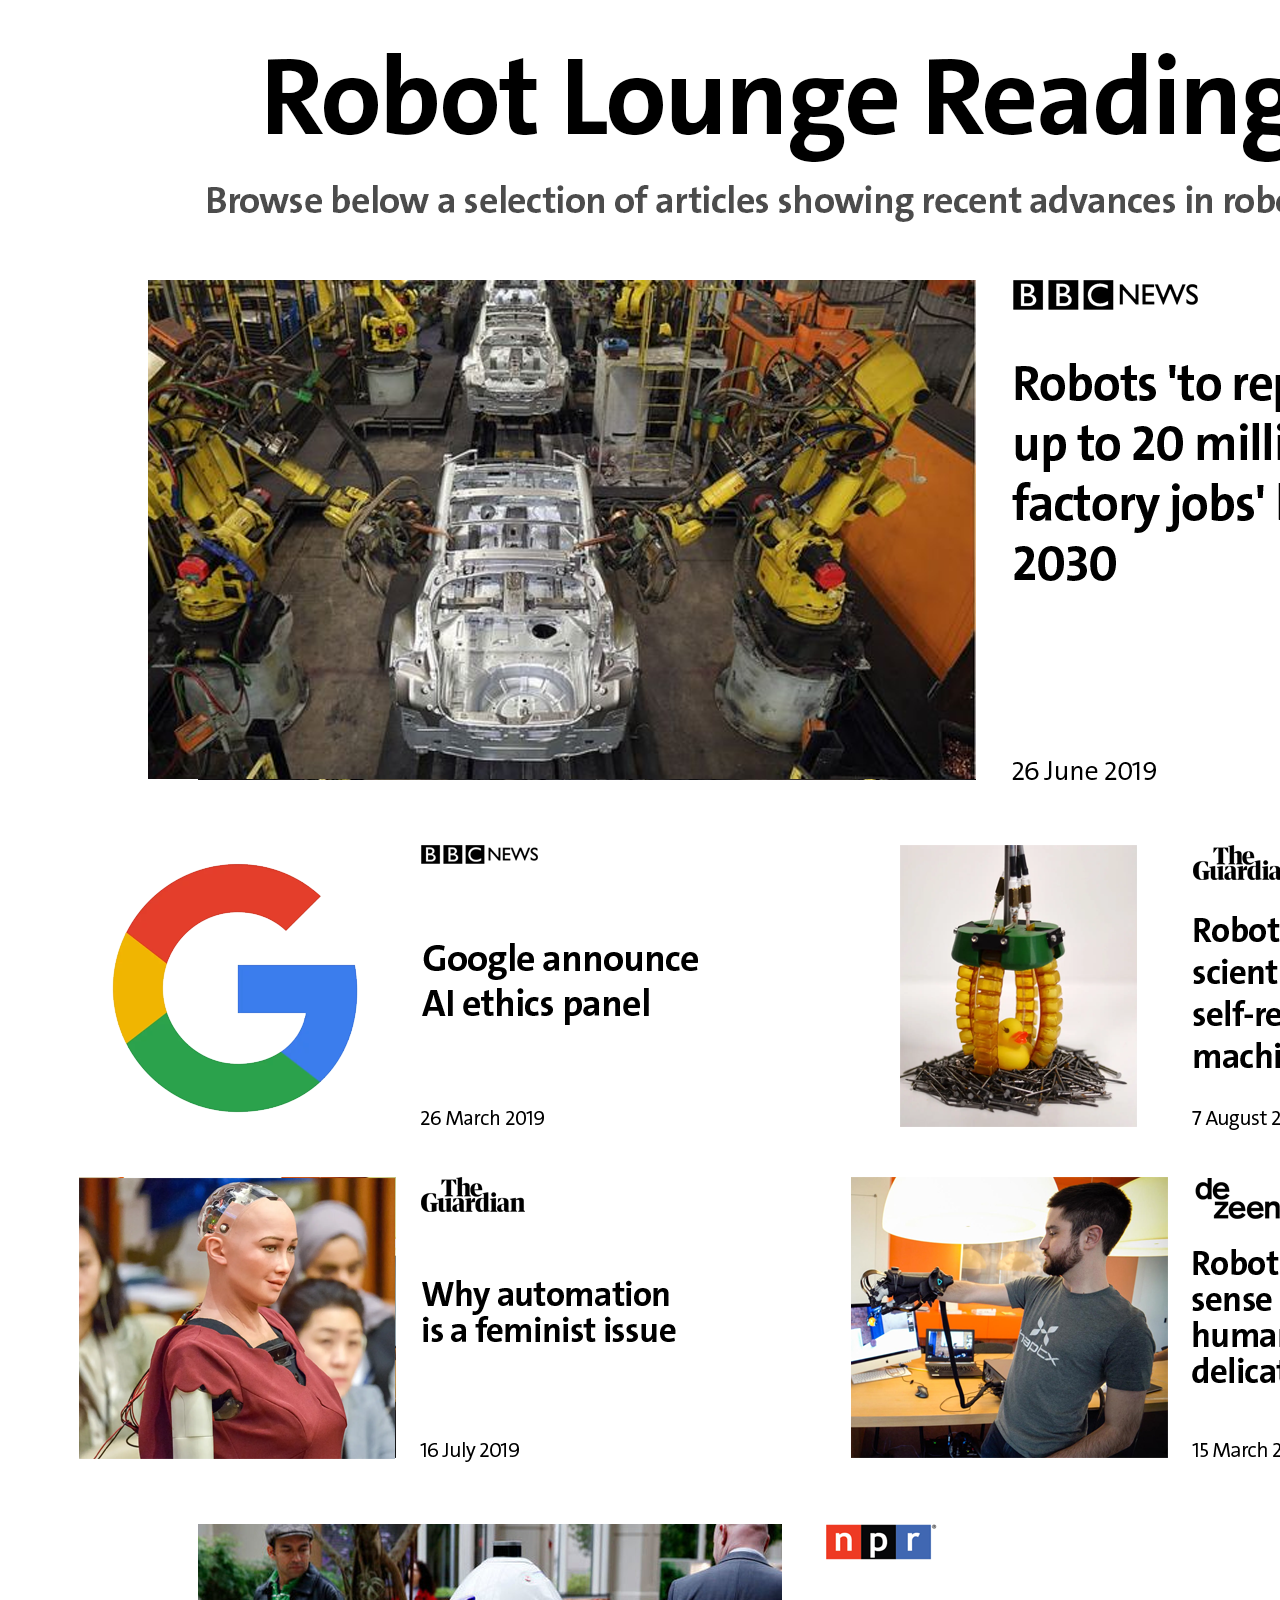
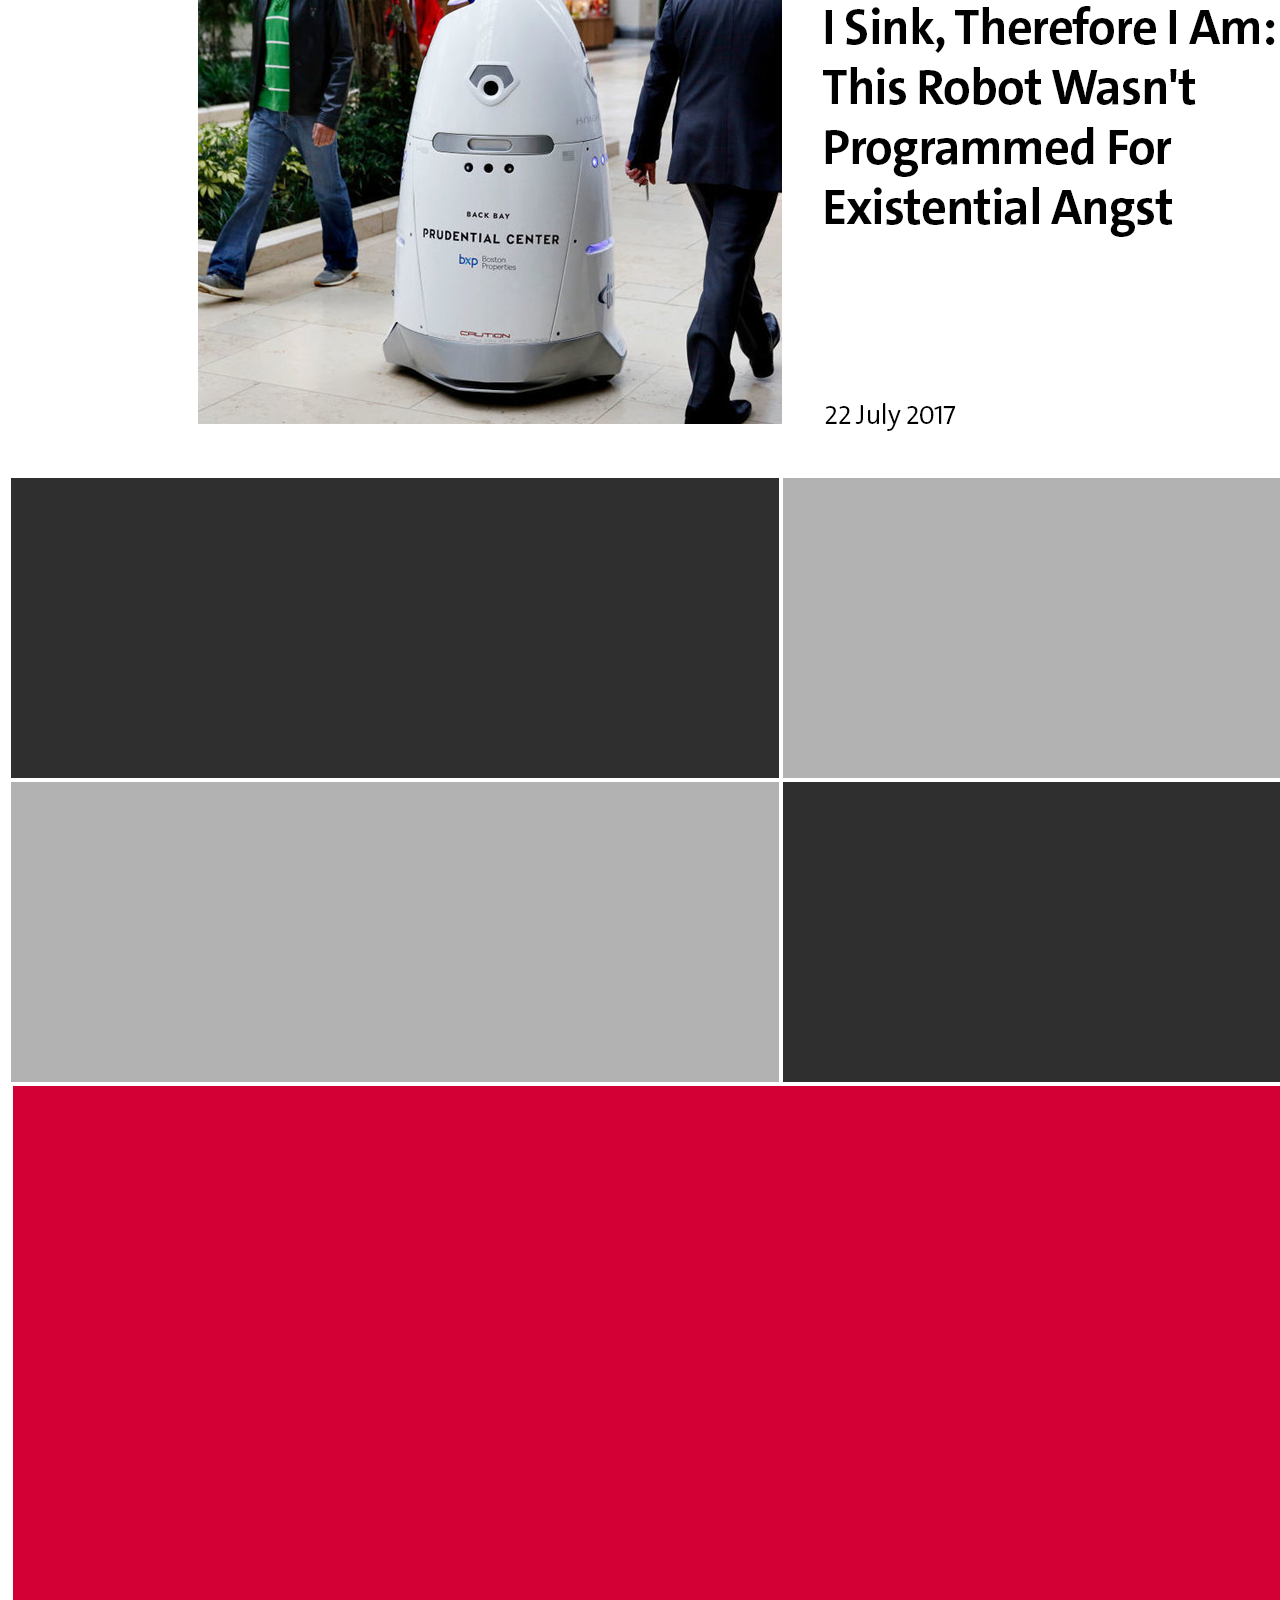
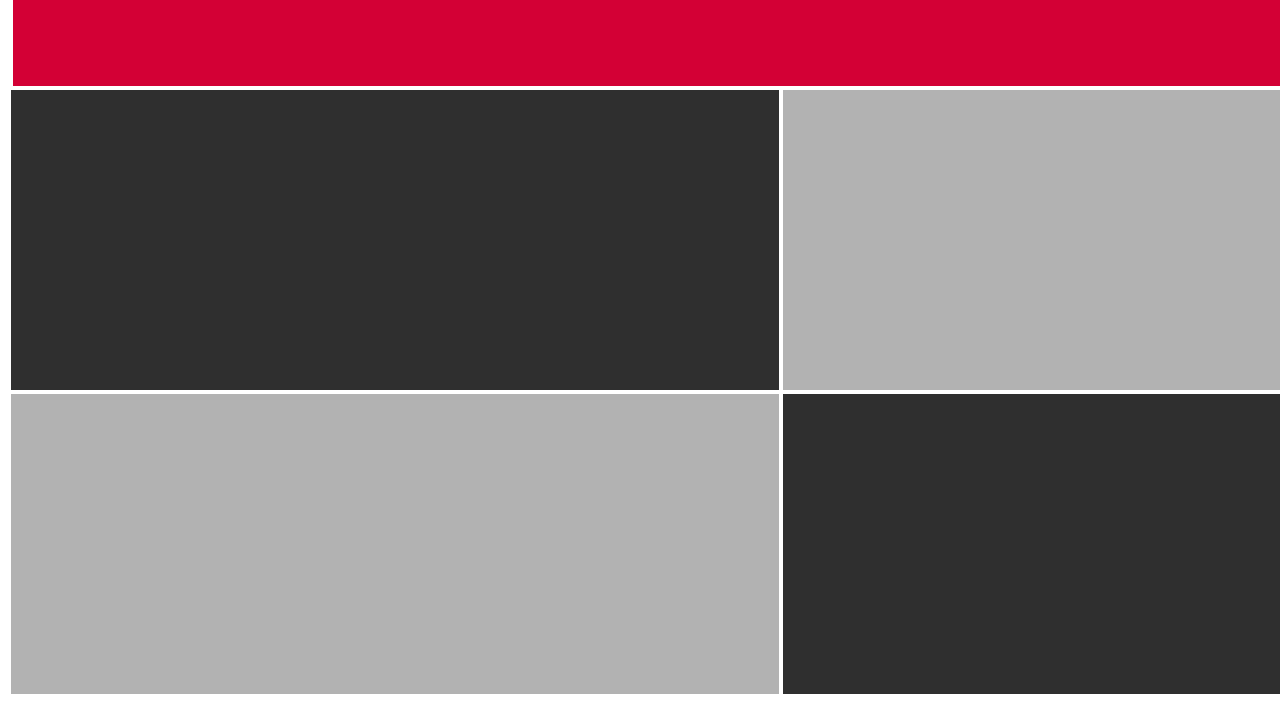
==== index.html @ be6123f8 "updates" ====
<!DOCTYPE html>
<html  >
<head>
  <title>Hello Robot Articles</title>
	  <meta name="viewport" content="width=device-width, initial-scale=1.0, maximum-scale=1.0, user-scalable=no" />
  <style>  
  table.center {
    margin-left:auto; 
    margin-right:auto;
  }
  
  </style>

</head>
<body>

<div class="main" style="text-align:center;">
 <table  class="center" style="width:100%">
    <tr>
        <th colspan = 2><img src="/assets/images/header2.png"></a></th>
    </tr>   
   <tr>
        <th colspan = 2><a href="../article1.html"><img src="/assets/images/large1.png"></a></th>
    </tr>
    <tr> 
        <th colspan = 1><img align="center" src="/assets/images/small1.png"></th>
		<th colspan = 1><img align="center" src="/assets/images/small2.png"></th>
    </tr>
	 <tr>
        <th colspan = 2><img src="/assets/images/spacer.jpg"></a></th>
    </tr>
    <tr>
        <th colspan = 1><img align="center" src="/assets/images/small4.png"></th>
        <th colspan = 1><img align="center" src="/assets/images/small3.png"></th>
    </tr>
	   <tr>
        <th colspan = 2><img align="center" src="/assets/images/large2.png"></th>
    </tr>
    <tr> 
        <th colspan = 1><img align="center" src="/assets/images/dark.jpg"></th>
		<th colspan = 1><img align="center" src="/assets/images/light.jpg"></th>
    </tr>
    <tr>
        <th colspan = 1><img align="center" src="/assets/images/light.jpg"></th>
        <th colspan = 1><img align="center" src="/assets/images/dark.jpg"></th>
    </tr>
		   <tr>
        <th colspan = 2><img align="center" src="/assets/images/red.jpg"></th>
    </tr>
    <tr> 
        <th colspan = 1><img align="center" src="/assets/images/dark.jpg"></th>
		<th colspan = 1><img align="center" src="/assets/images/light.jpg"></th>
    </tr>
    <tr>
        <th colspan = 1><img align="center" src="/assets/images/light.jpg"></th>
        <th colspan = 1><img align="center" src="/assets/images/dark.jpg"></th>
    </tr>
</table>
</div>

  
  
</body>
</html>
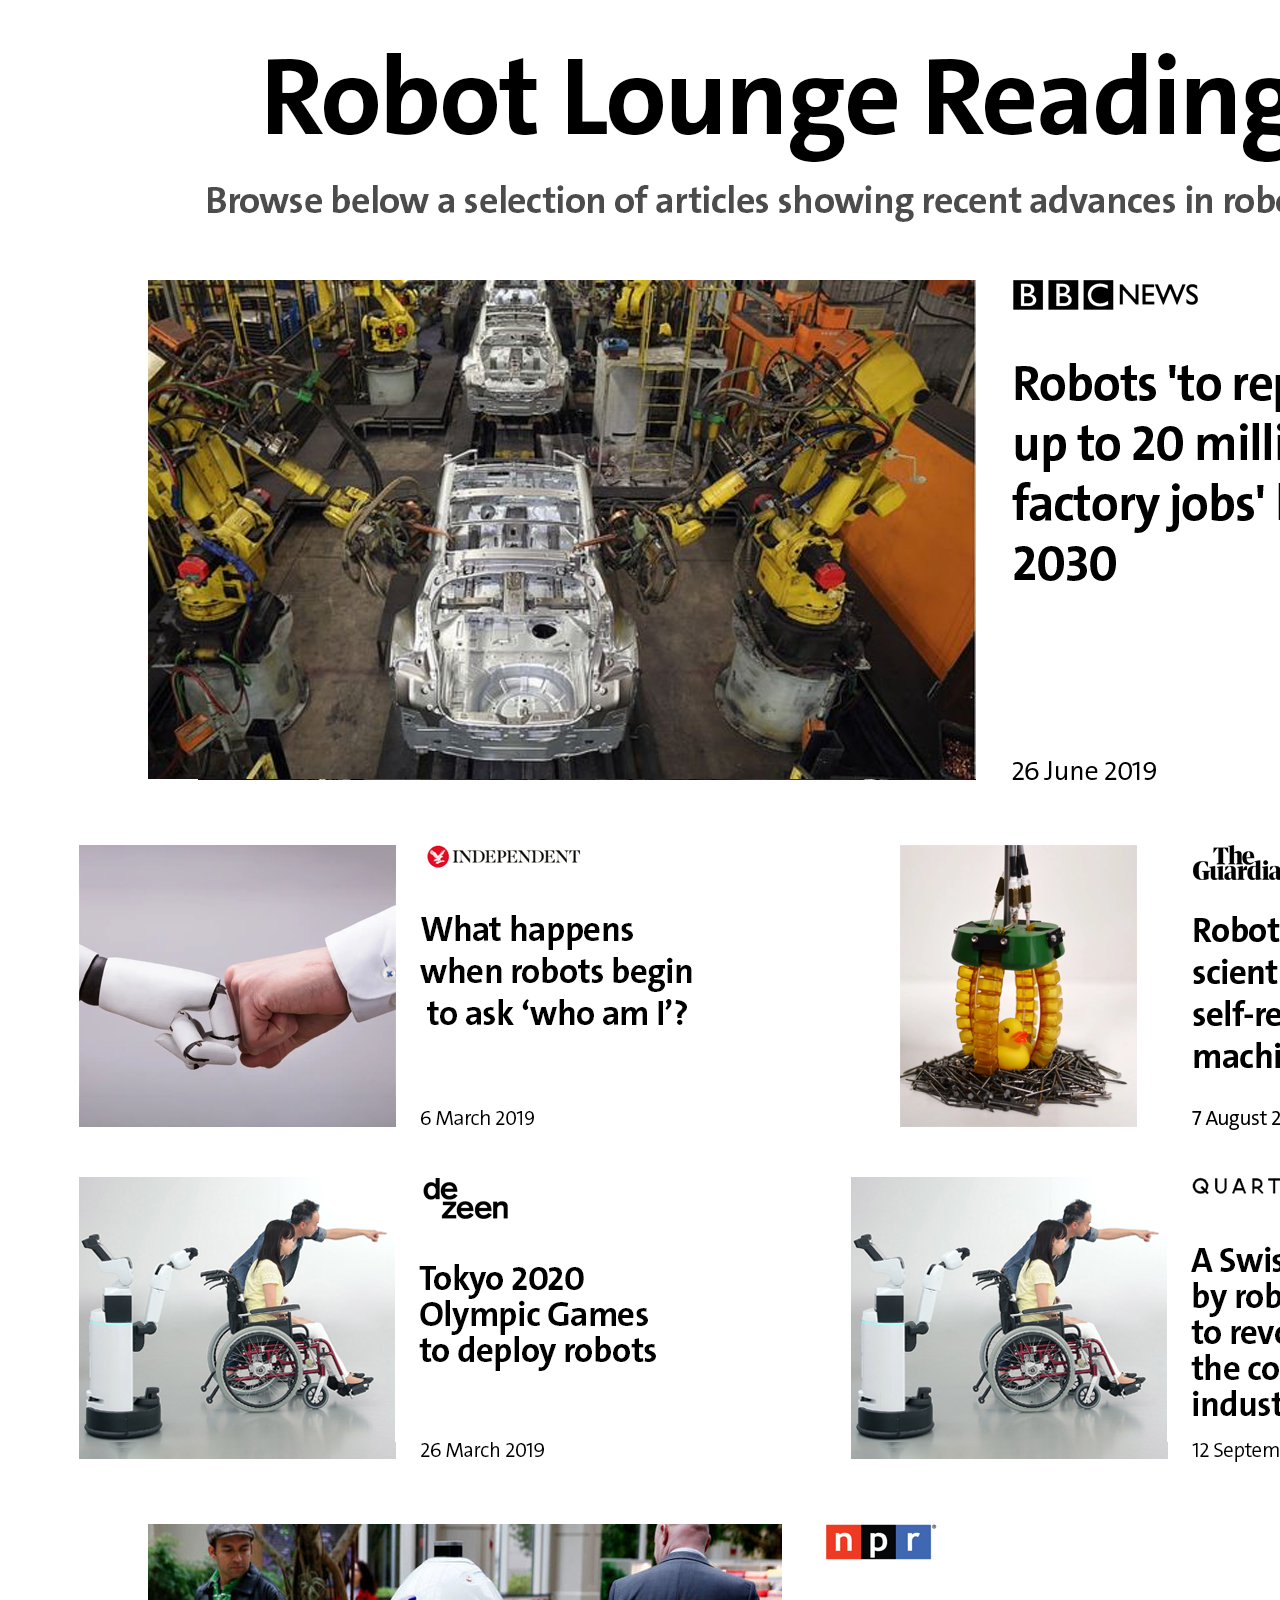
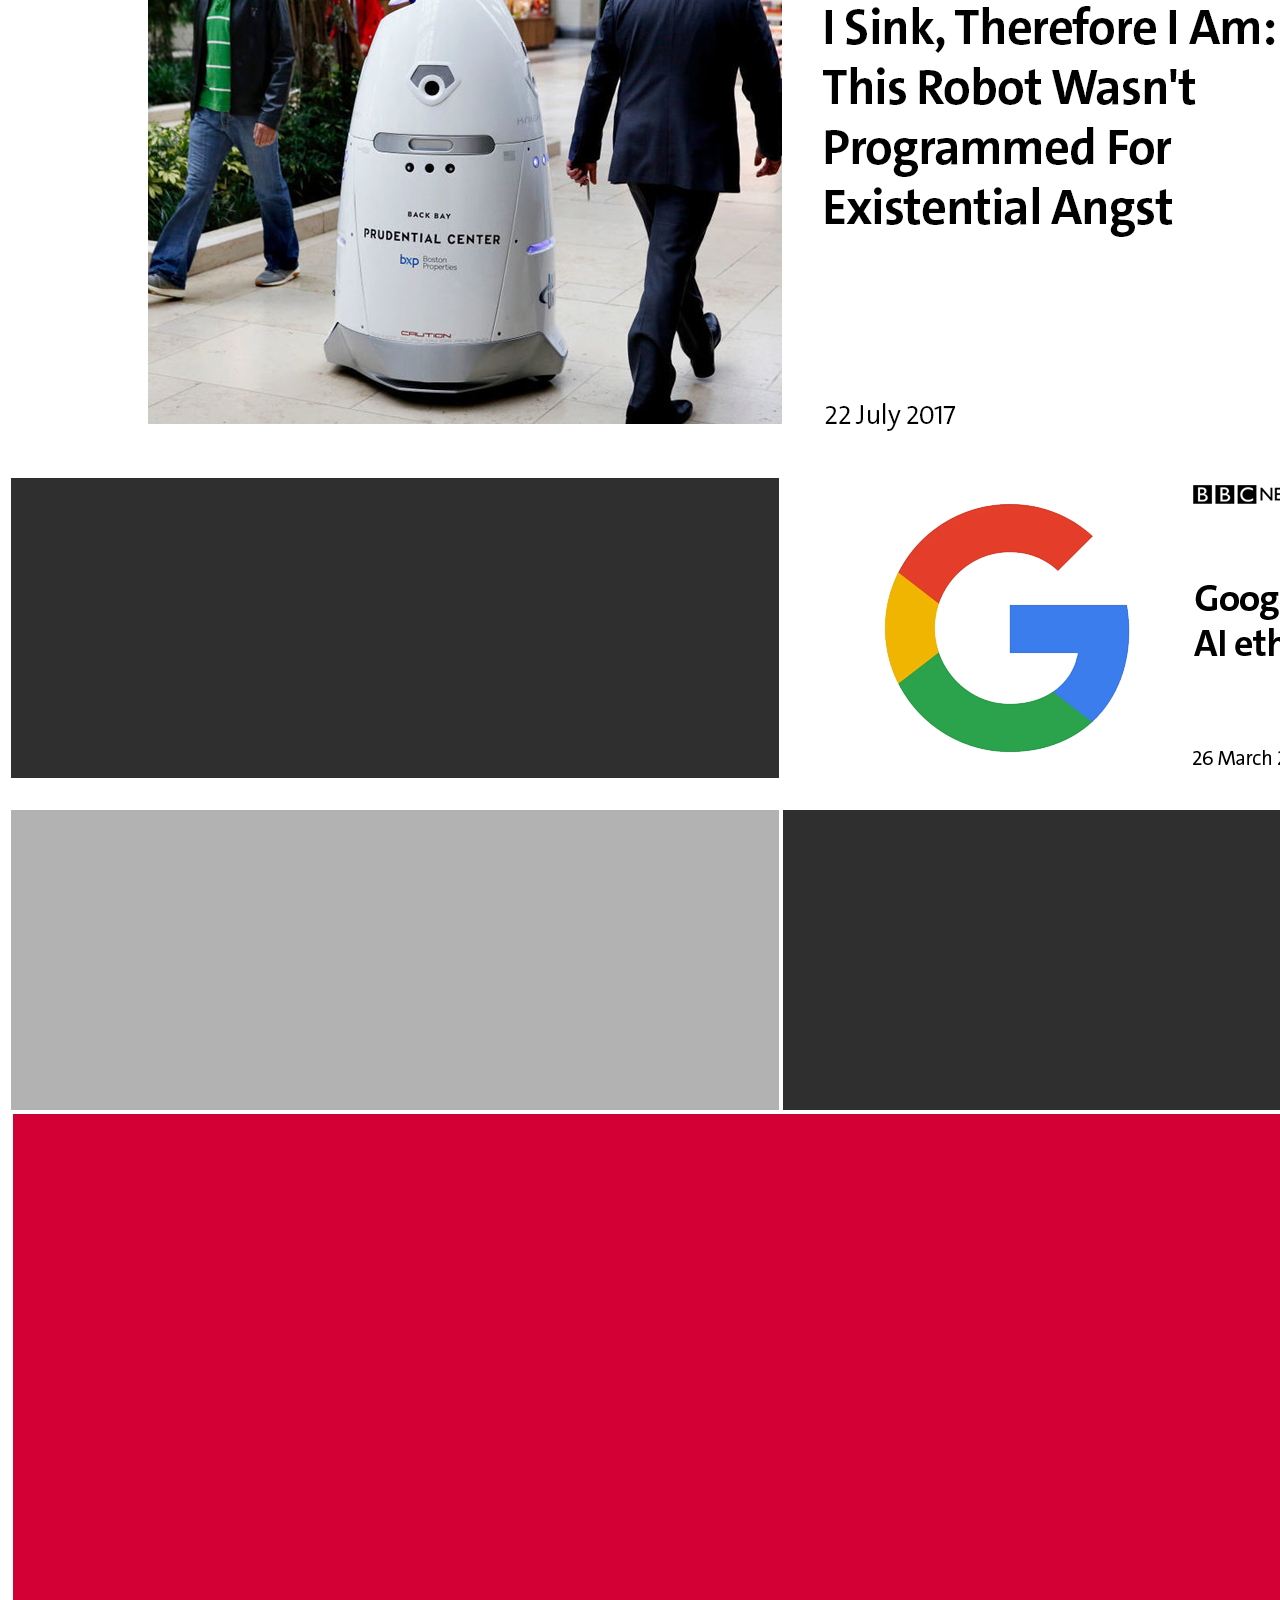
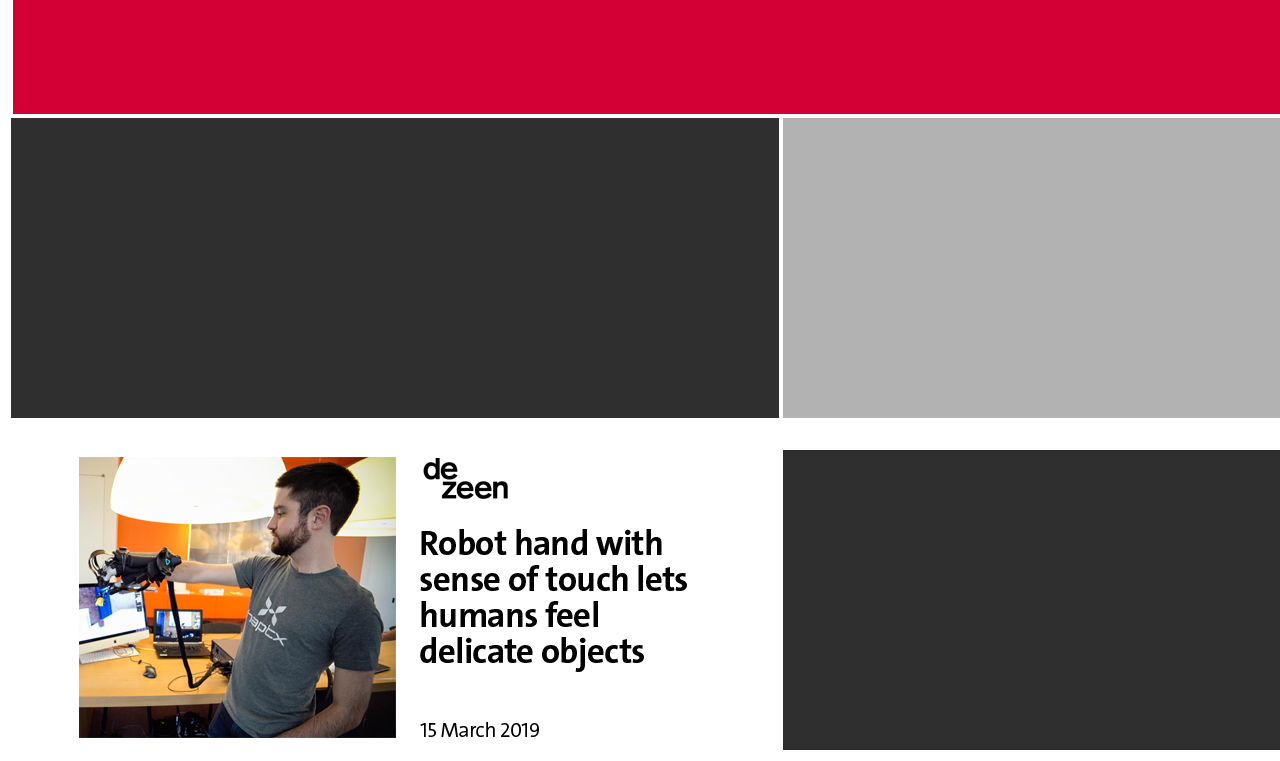
==== commit 41d8f77e: "updates" ====
--- a/index.html
+++ b/index.html
@@ -23,22 +23,25 @@
         <th colspan = 2><a href="../article1.html"><img src="/assets/images/large1.png"></a></th>
     </tr>
     <tr> 
-        <th colspan = 1><img align="center" src="/assets/images/small1.png"></th>
+        <th colspan = 1><img align="center" src="/assets/images/small5.png"></th>
 		<th colspan = 1><img align="center" src="/assets/images/small2.png"></th>
     </tr>
 	 <tr>
         <th colspan = 2><img src="/assets/images/spacer.jpg"></a></th>
     </tr>
     <tr>
-        <th colspan = 1><img align="center" src="/assets/images/small4.png"></th>
-        <th colspan = 1><img align="center" src="/assets/images/small3.png"></th>
+        <th colspan = 1><img align="center" src="/assets/images/small6.png"></th>
+        <th colspan = 1><img align="center" src="/assets/images/small7.png"></th>
     </tr>
 	   <tr>
         <th colspan = 2><img align="center" src="/assets/images/large2.png"></th>
     </tr>
     <tr> 
         <th colspan = 1><img align="center" src="/assets/images/dark.jpg"></th>
-		<th colspan = 1><img align="center" src="/assets/images/light.jpg"></th>
+		<th colspan = 1><img align="center" src="/assets/images/small1.png"></th>
+    </tr>
+		 <tr>
+        <th colspan = 2><img src="/assets/images/spacer.jpg"></a></th>
     </tr>
     <tr>
         <th colspan = 1><img align="center" src="/assets/images/light.jpg"></th>
@@ -51,8 +54,11 @@
         <th colspan = 1><img align="center" src="/assets/images/dark.jpg"></th>
 		<th colspan = 1><img align="center" src="/assets/images/light.jpg"></th>
     </tr>
+		 <tr>
+        <th colspan = 2><img src="/assets/images/spacer.jpg"></a></th>
+    </tr>
     <tr>
-        <th colspan = 1><img align="center" src="/assets/images/light.jpg"></th>
+        <th colspan = 1><img align="center" src="/assets/images/small3.png"></th>
         <th colspan = 1><img align="center" src="/assets/images/dark.jpg"></th>
     </tr>
 </table>
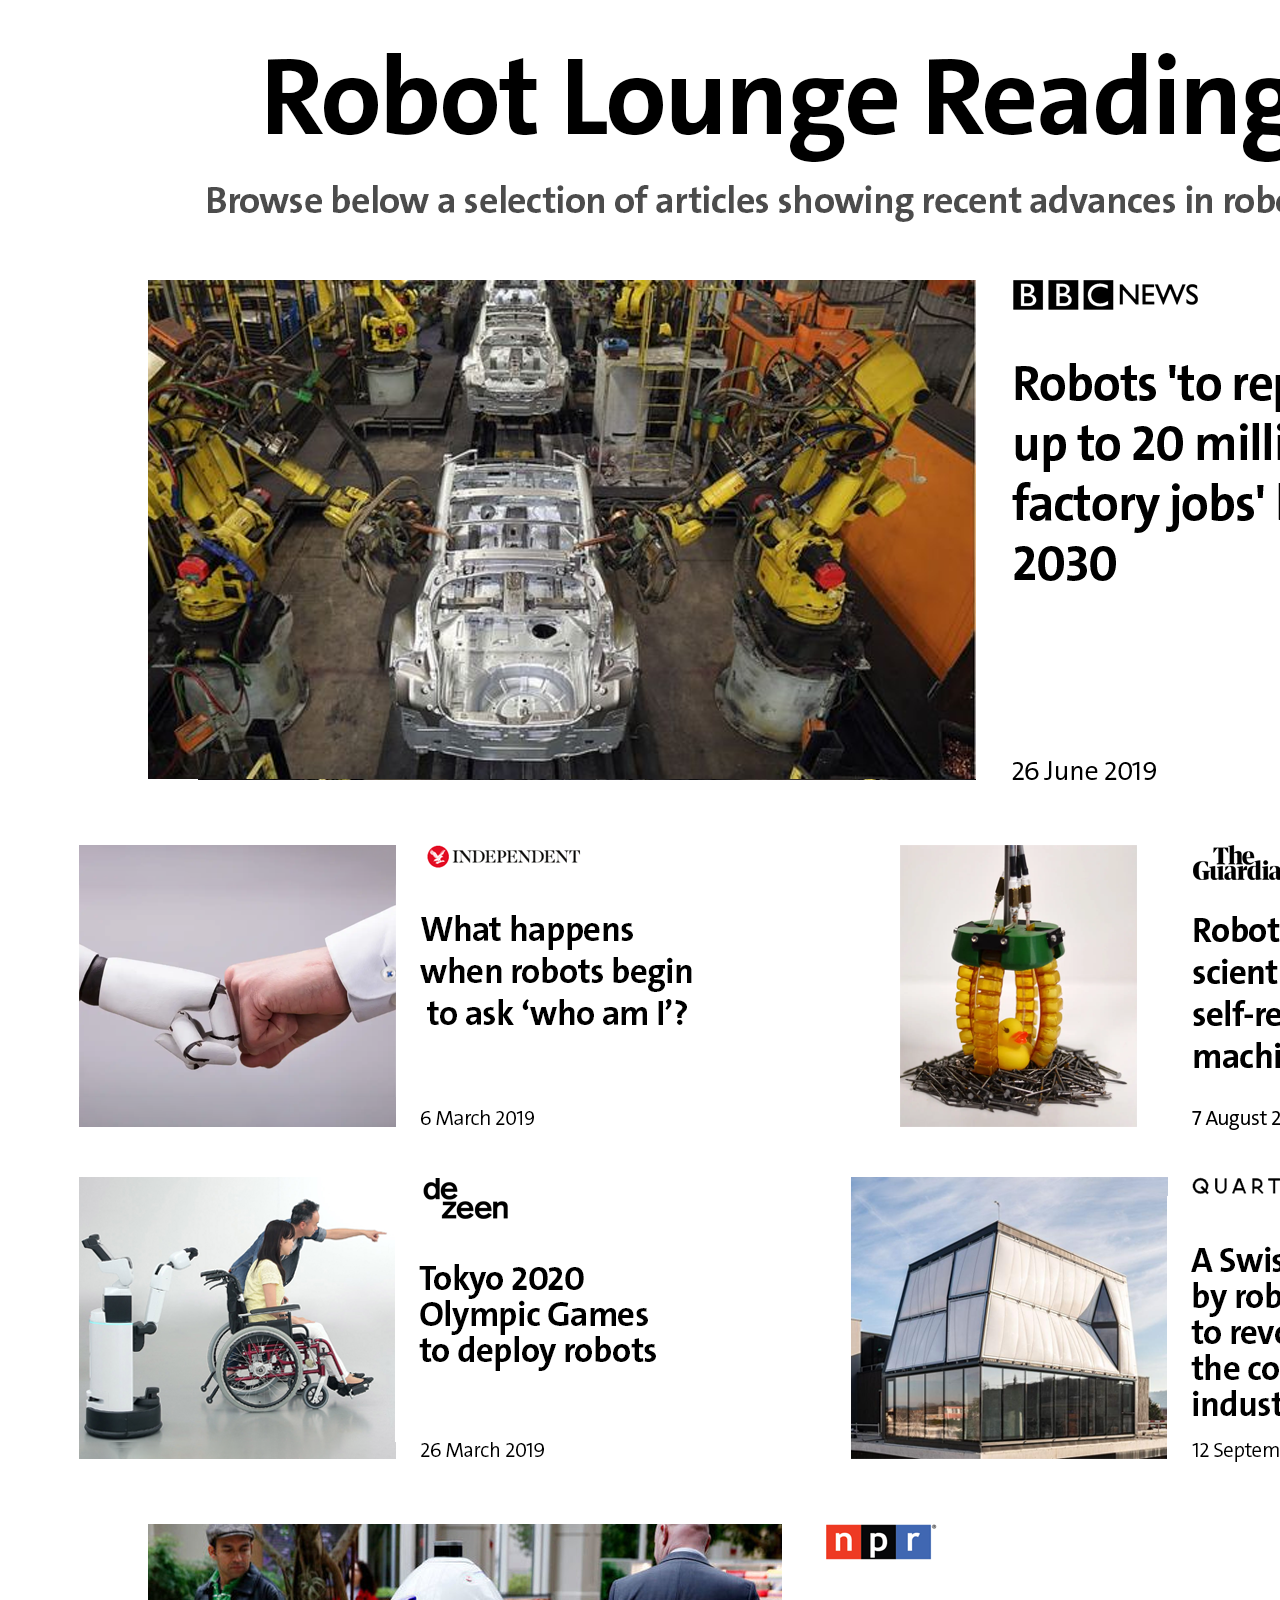
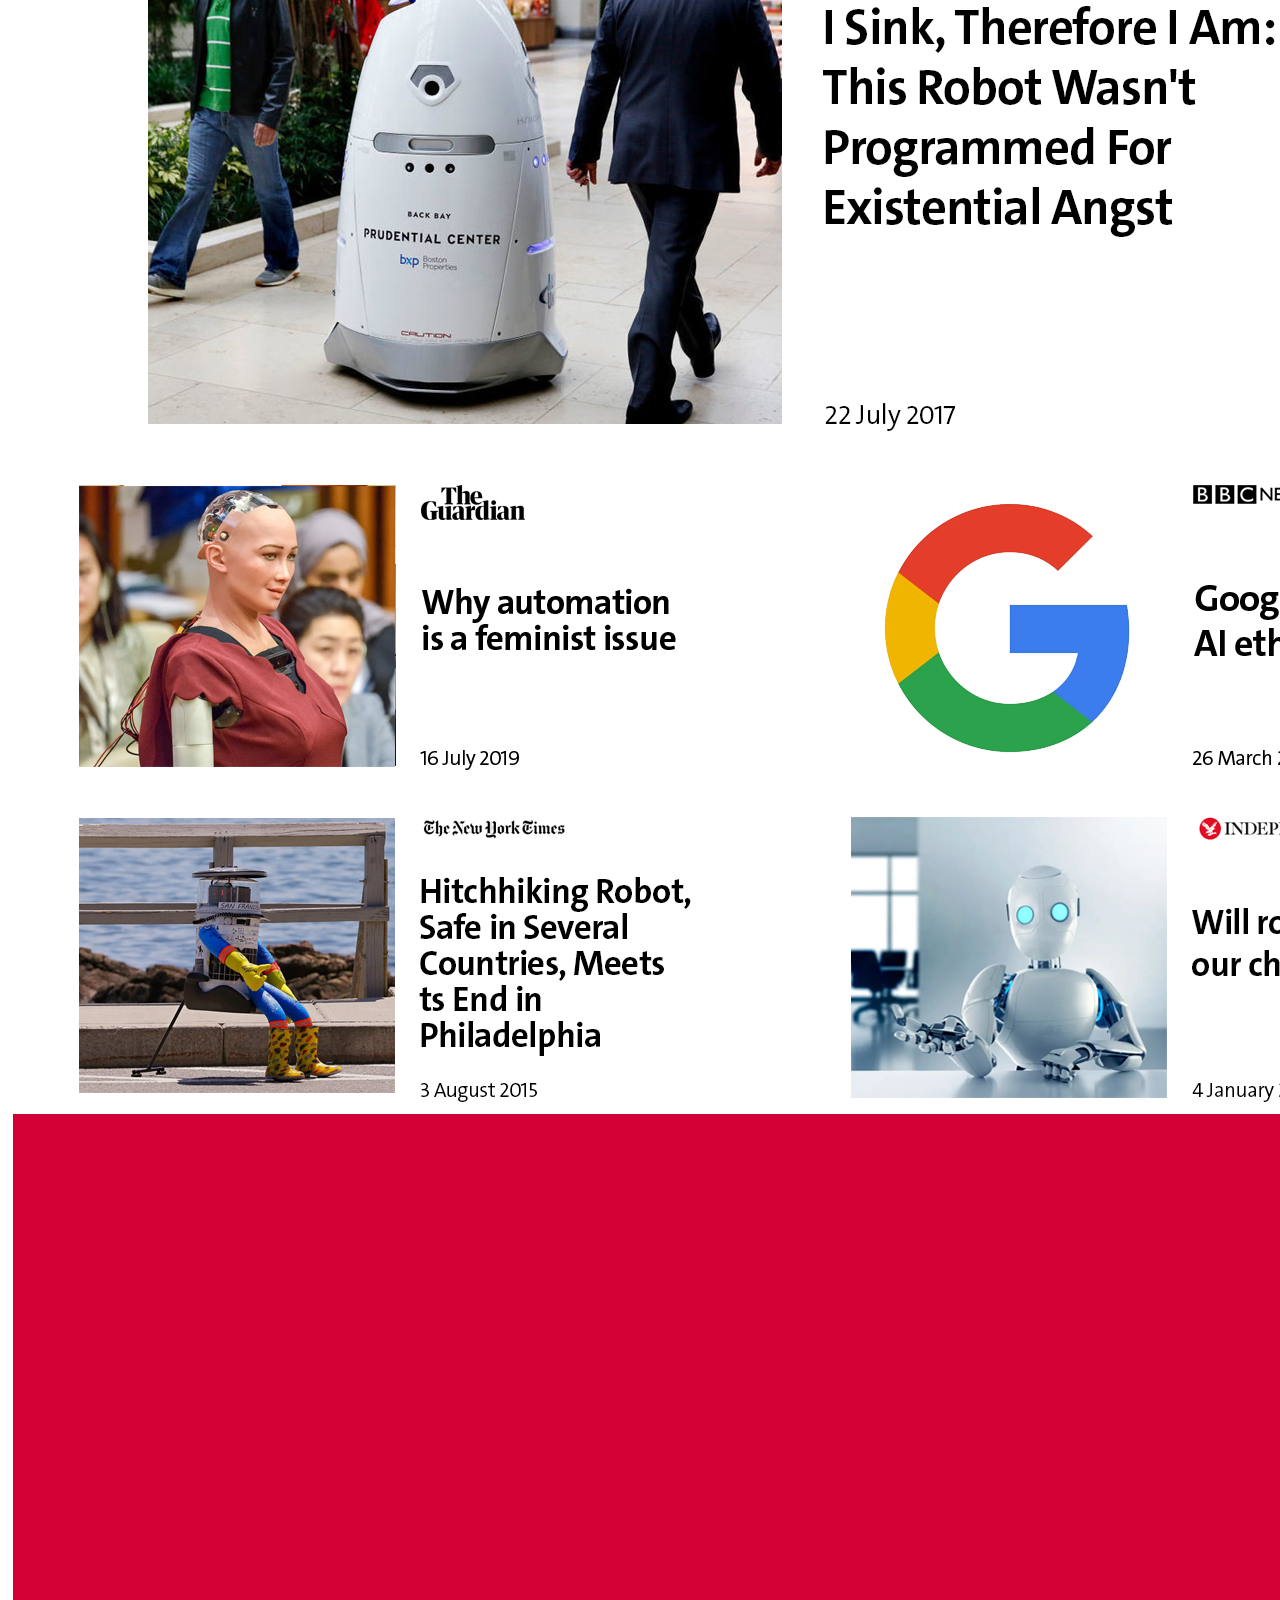
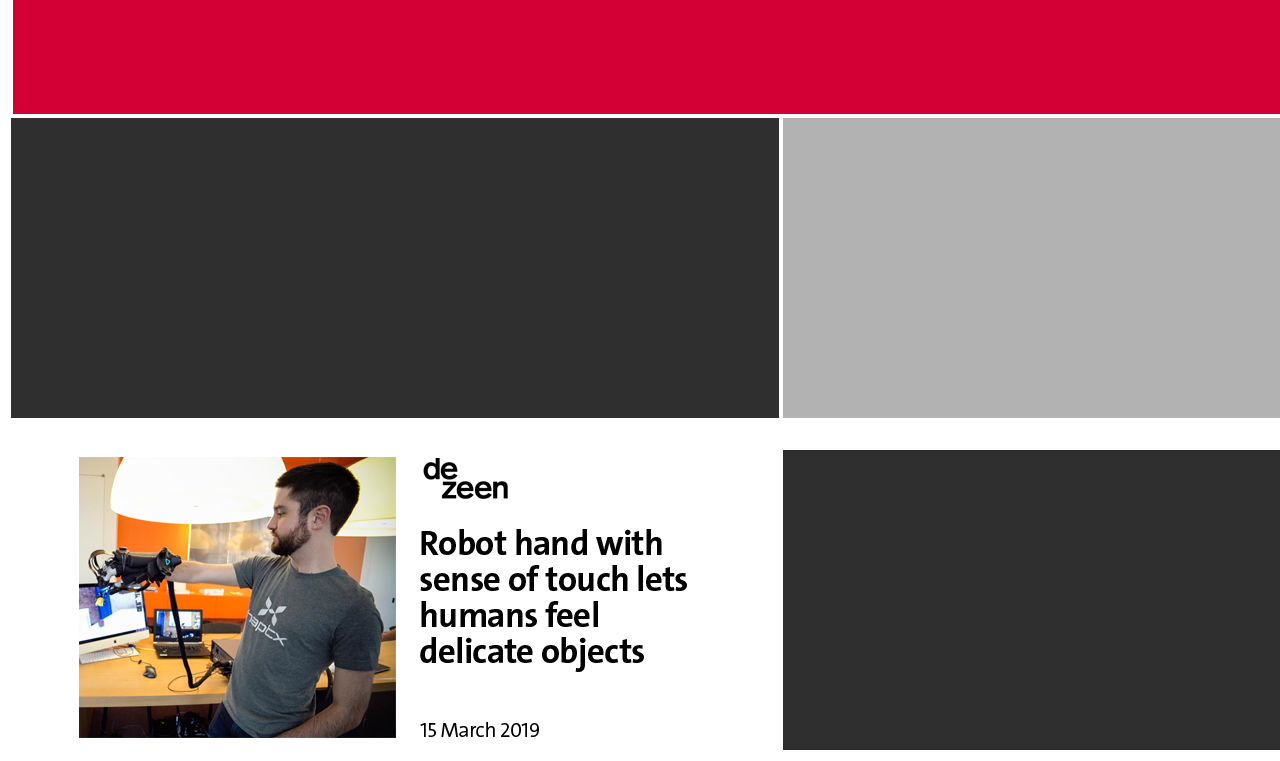
==== commit f08fb4bb: "more images" ====
--- a/index.html
+++ b/index.html
@@ -37,15 +37,15 @@
         <th colspan = 2><img align="center" src="/assets/images/large2.png"></th>
     </tr>
     <tr> 
-        <th colspan = 1><img align="center" src="/assets/images/dark.jpg"></th>
+        <th colspan = 1><img align="center" src="/assets/images/small4.png"></th>
 		<th colspan = 1><img align="center" src="/assets/images/small1.png"></th>
     </tr>
 		 <tr>
         <th colspan = 2><img src="/assets/images/spacer.jpg"></a></th>
     </tr>
     <tr>
-        <th colspan = 1><img align="center" src="/assets/images/light.jpg"></th>
-        <th colspan = 1><img align="center" src="/assets/images/dark.jpg"></th>
+        <th colspan = 1><img align="center" src="/assets/images/small8.png"></th>
+        <th colspan = 1><img align="center" src="/assets/images/small9.png"></th>
     </tr>
 		   <tr>
         <th colspan = 2><img align="center" src="/assets/images/red.jpg"></th>
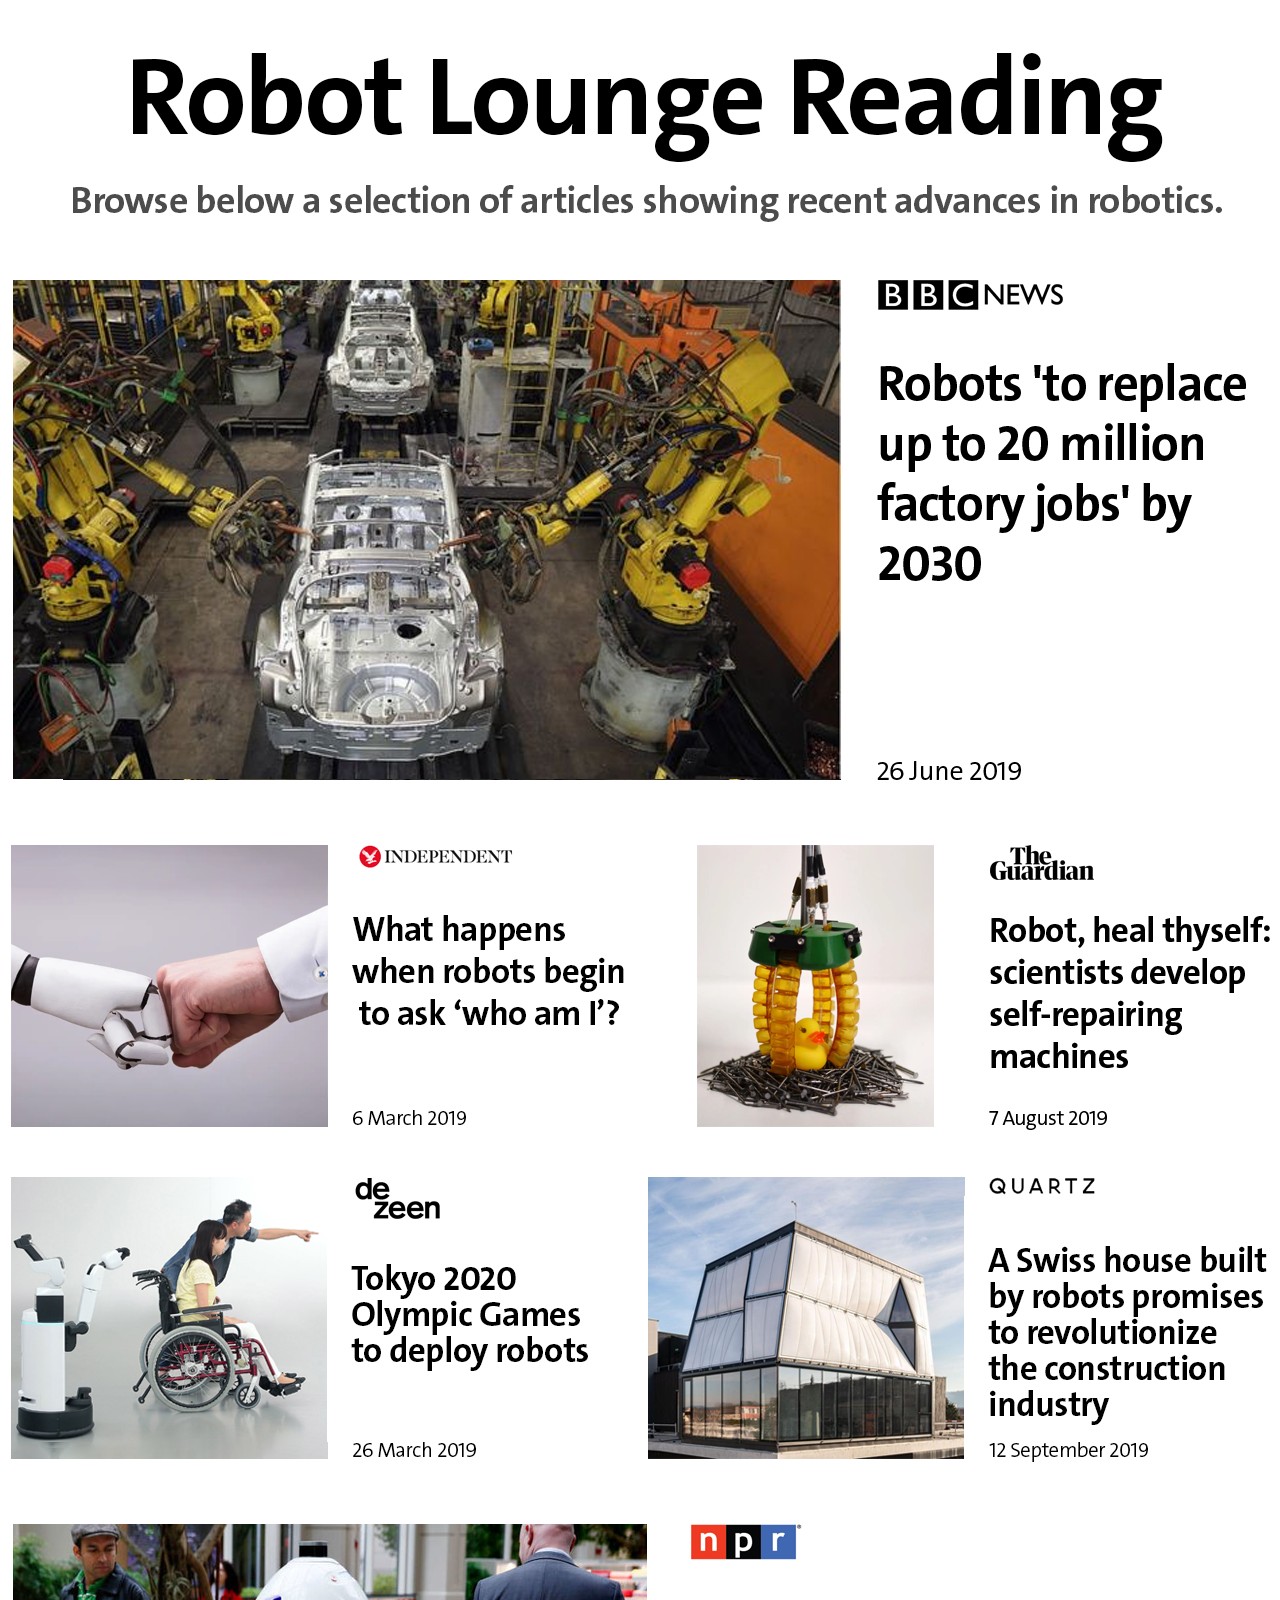
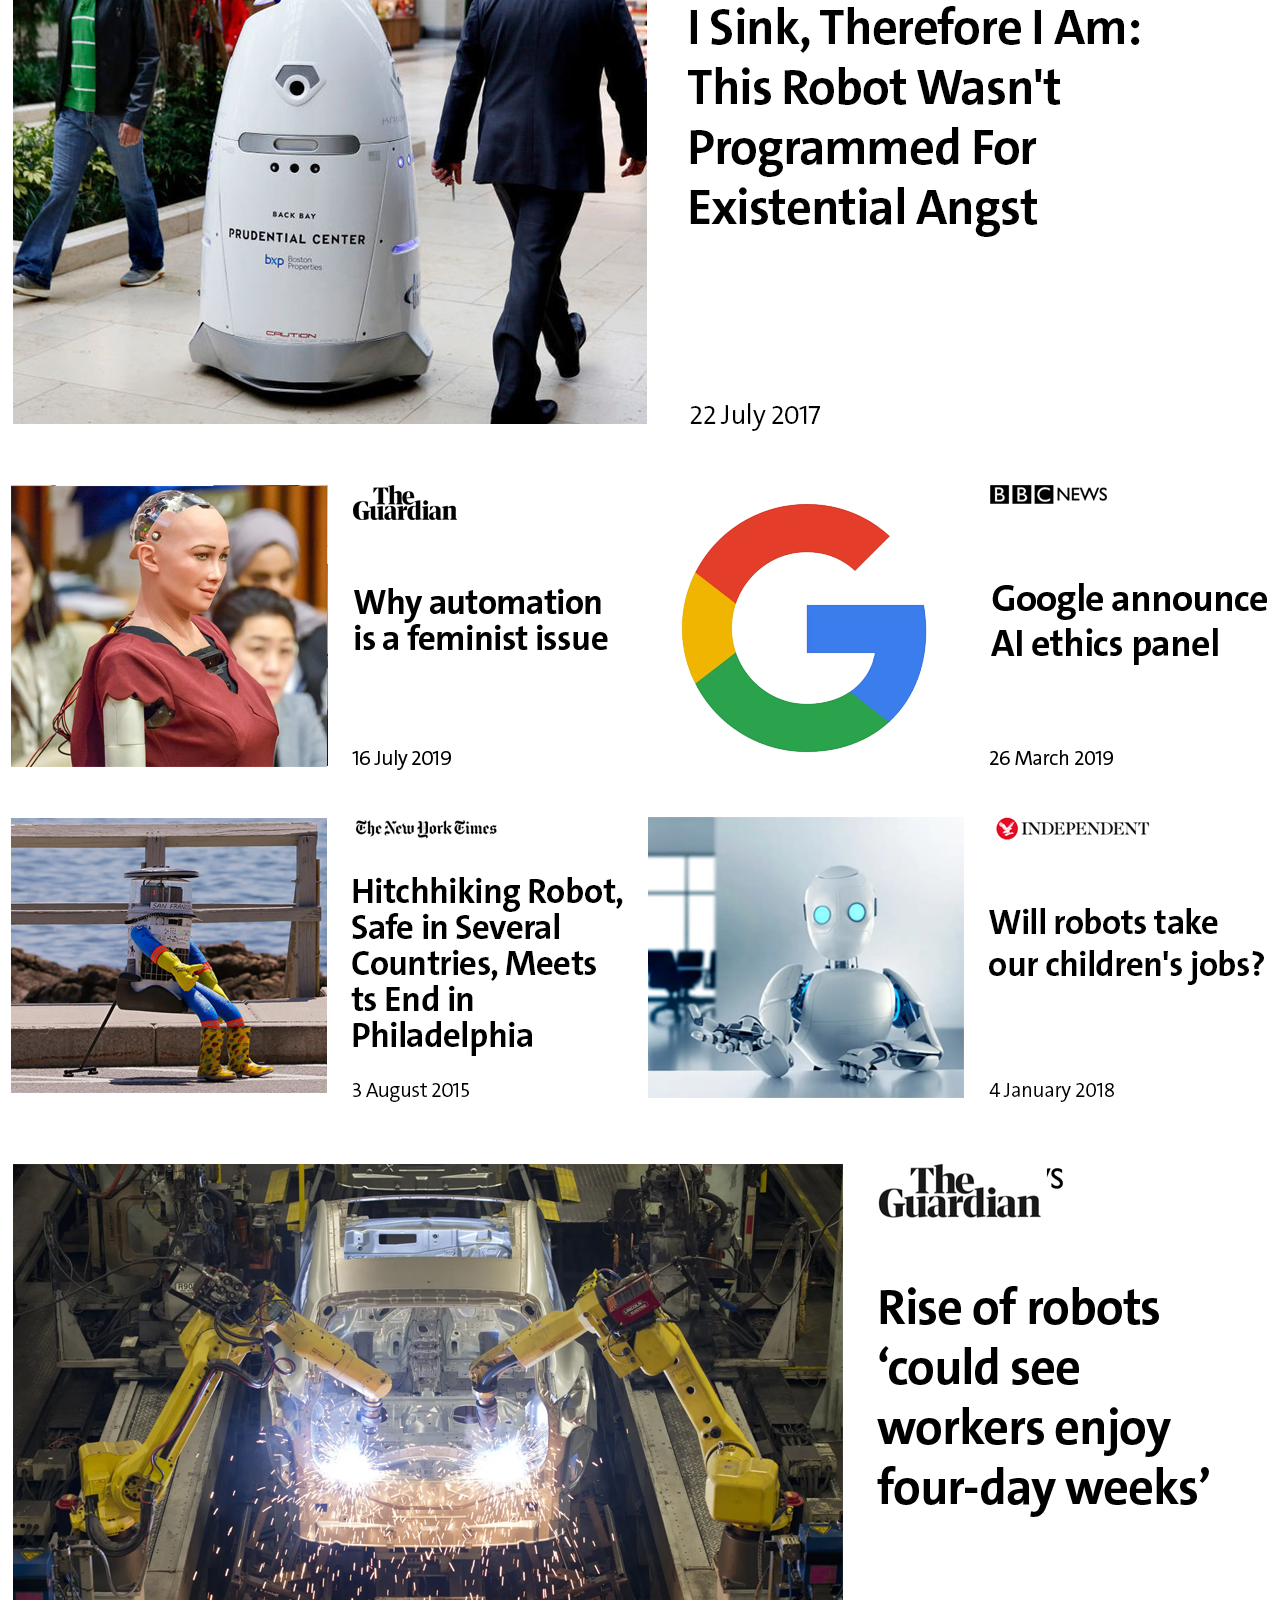
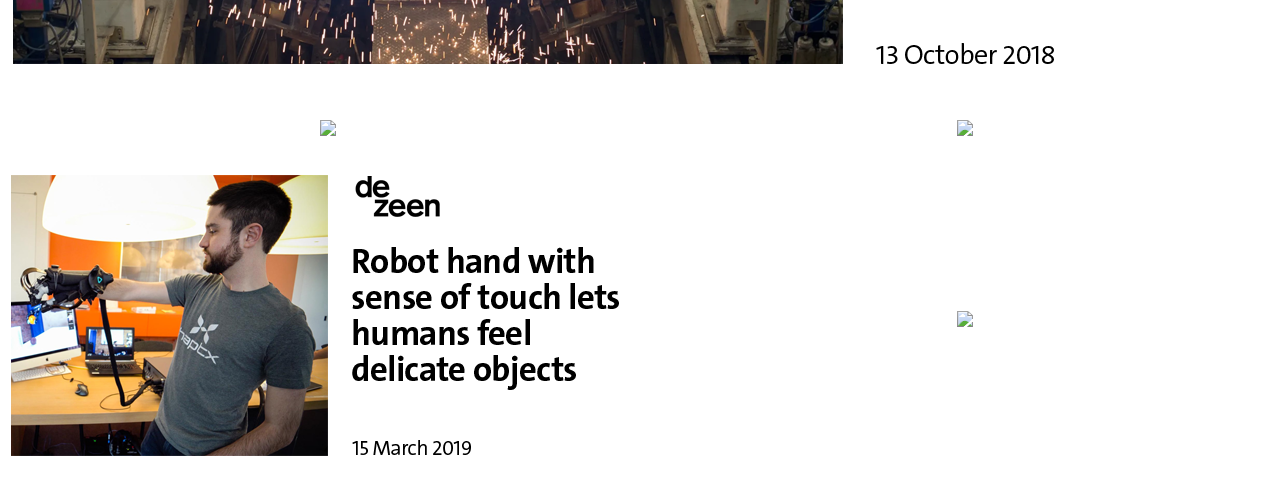
==== commit f4736da8: "last one" ====
--- a/index.html
+++ b/index.html
@@ -48,18 +48,18 @@
         <th colspan = 1><img align="center" src="/assets/images/small9.png"></th>
     </tr>
 		   <tr>
-        <th colspan = 2><img align="center" src="/assets/images/red.jpg"></th>
+        <th colspan = 2><img align="center" src="/assets/images/large3.png"></th>
     </tr>
     <tr> 
-        <th colspan = 1><img align="center" src="/assets/images/dark.jpg"></th>
-		<th colspan = 1><img align="center" src="/assets/images/light.jpg"></th>
+        <th colspan = 1><img align="center" src="/assets/images/small10.png"></th>
+		<th colspan = 1><img align="center" src="/assets/images/small11.png"></th>
     </tr>
 		 <tr>
         <th colspan = 2><img src="/assets/images/spacer.jpg"></a></th>
     </tr>
     <tr>
         <th colspan = 1><img align="center" src="/assets/images/small3.png"></th>
-        <th colspan = 1><img align="center" src="/assets/images/dark.jpg"></th>
+        <th colspan = 1><img align="center" src="/assets/images/small12.png"></th>
     </tr>
 </table>
 </div>
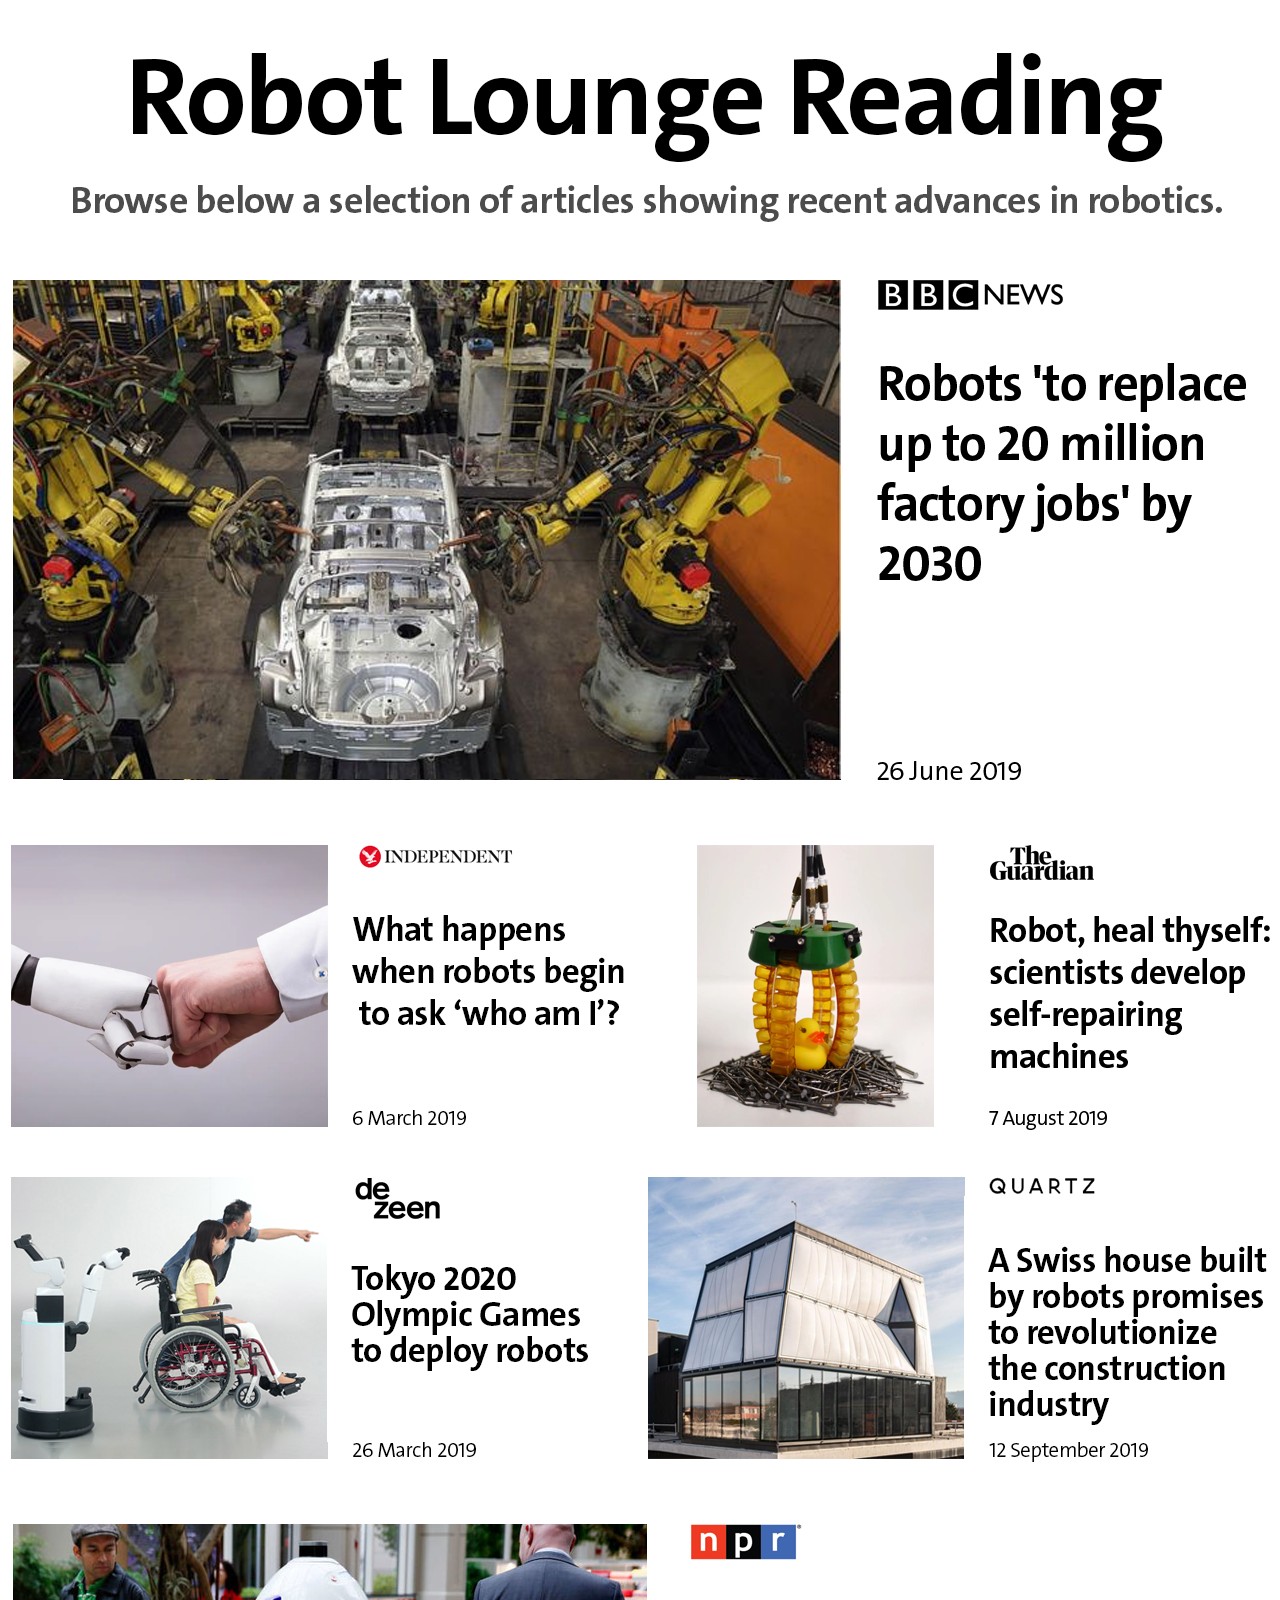
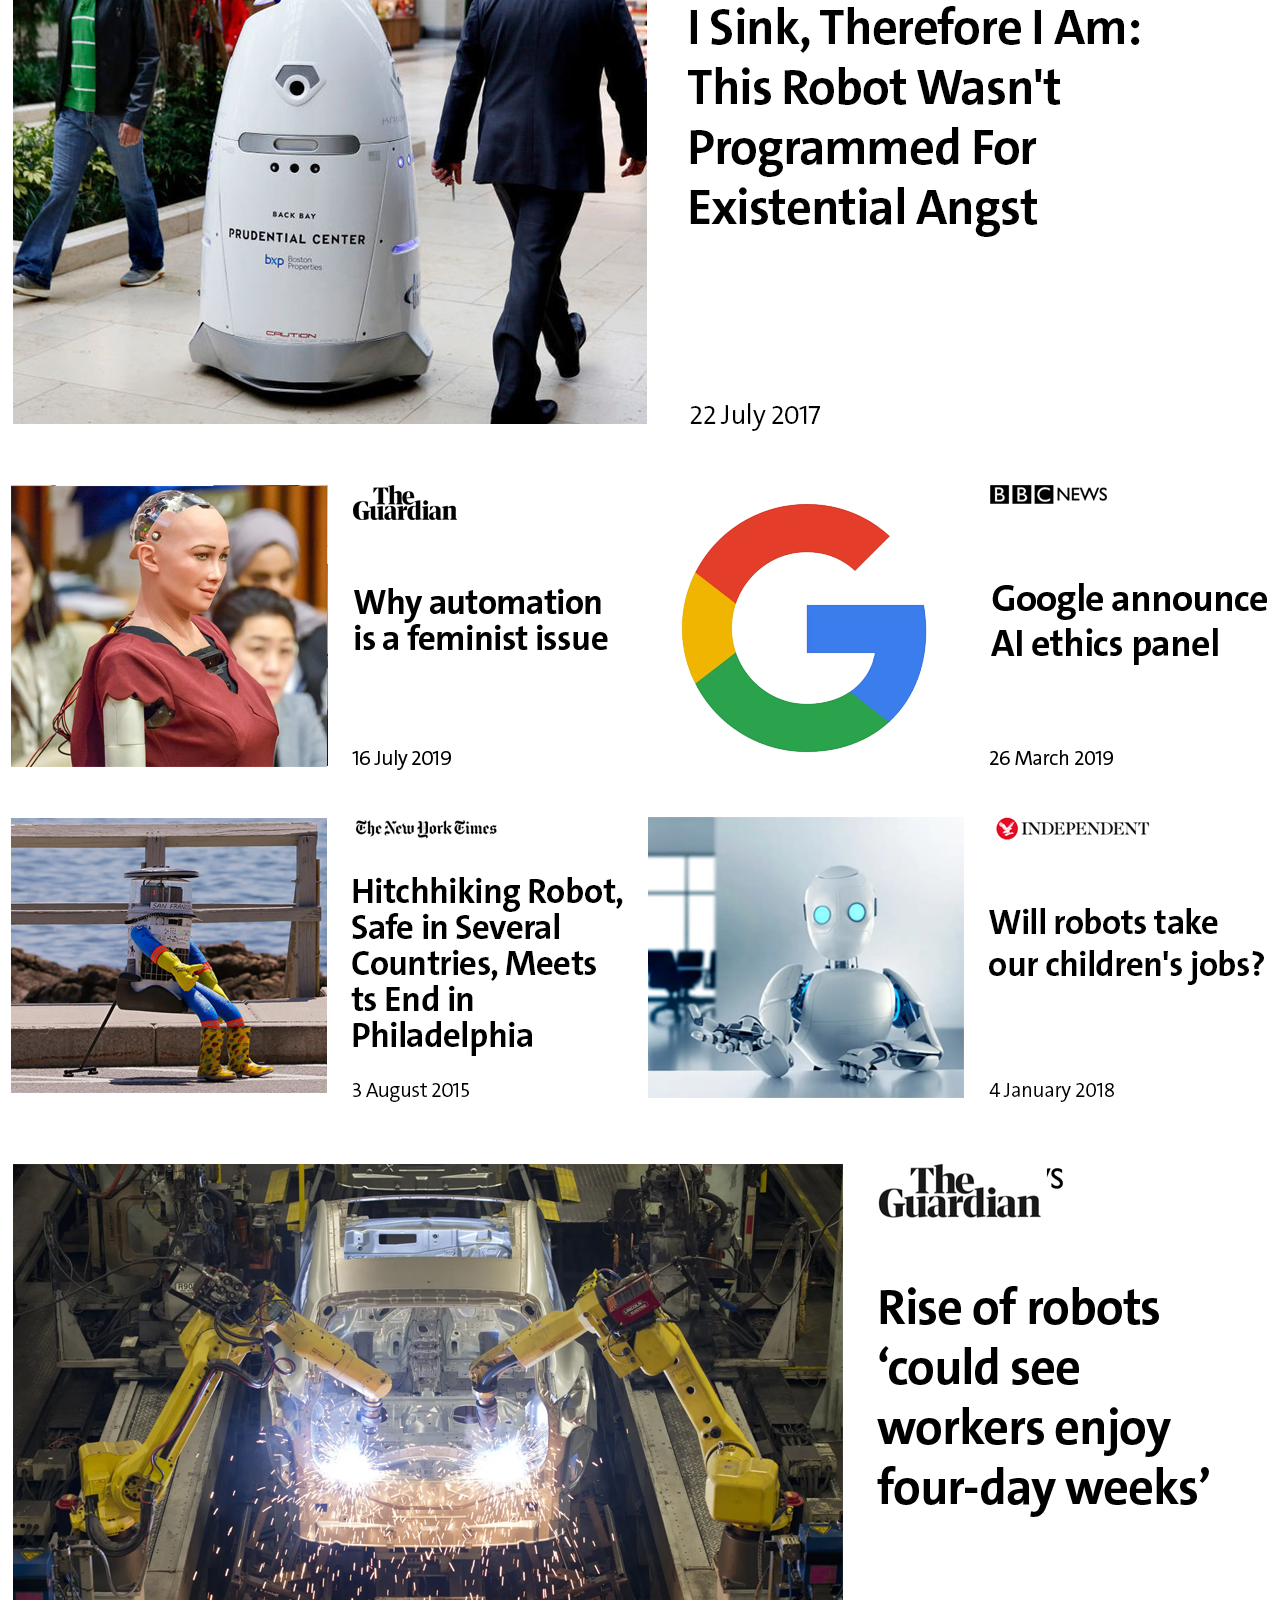
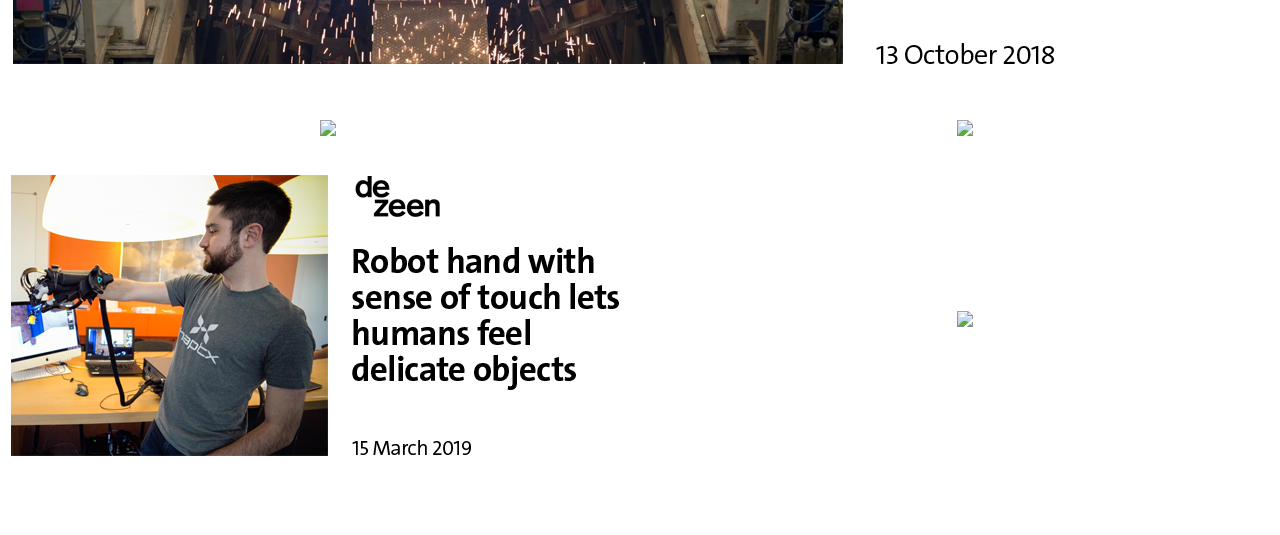
==== commit 9d53af73: "Update index.html" ====
--- a/index.html
+++ b/index.html
@@ -61,6 +61,12 @@
         <th colspan = 1><img align="center" src="/assets/images/small3.png"></th>
         <th colspan = 1><img align="center" src="/assets/images/small12.png"></th>
     </tr>
+			 <tr>
+        <th colspan = 2><img src="/assets/images/spacer.jpg"></a></th>
+    </tr>
+			 <tr>
+        <th colspan = 2><img src="/assets/images/spacer.jpg"></a></th>
+    </tr>
 </table>
 </div>
 
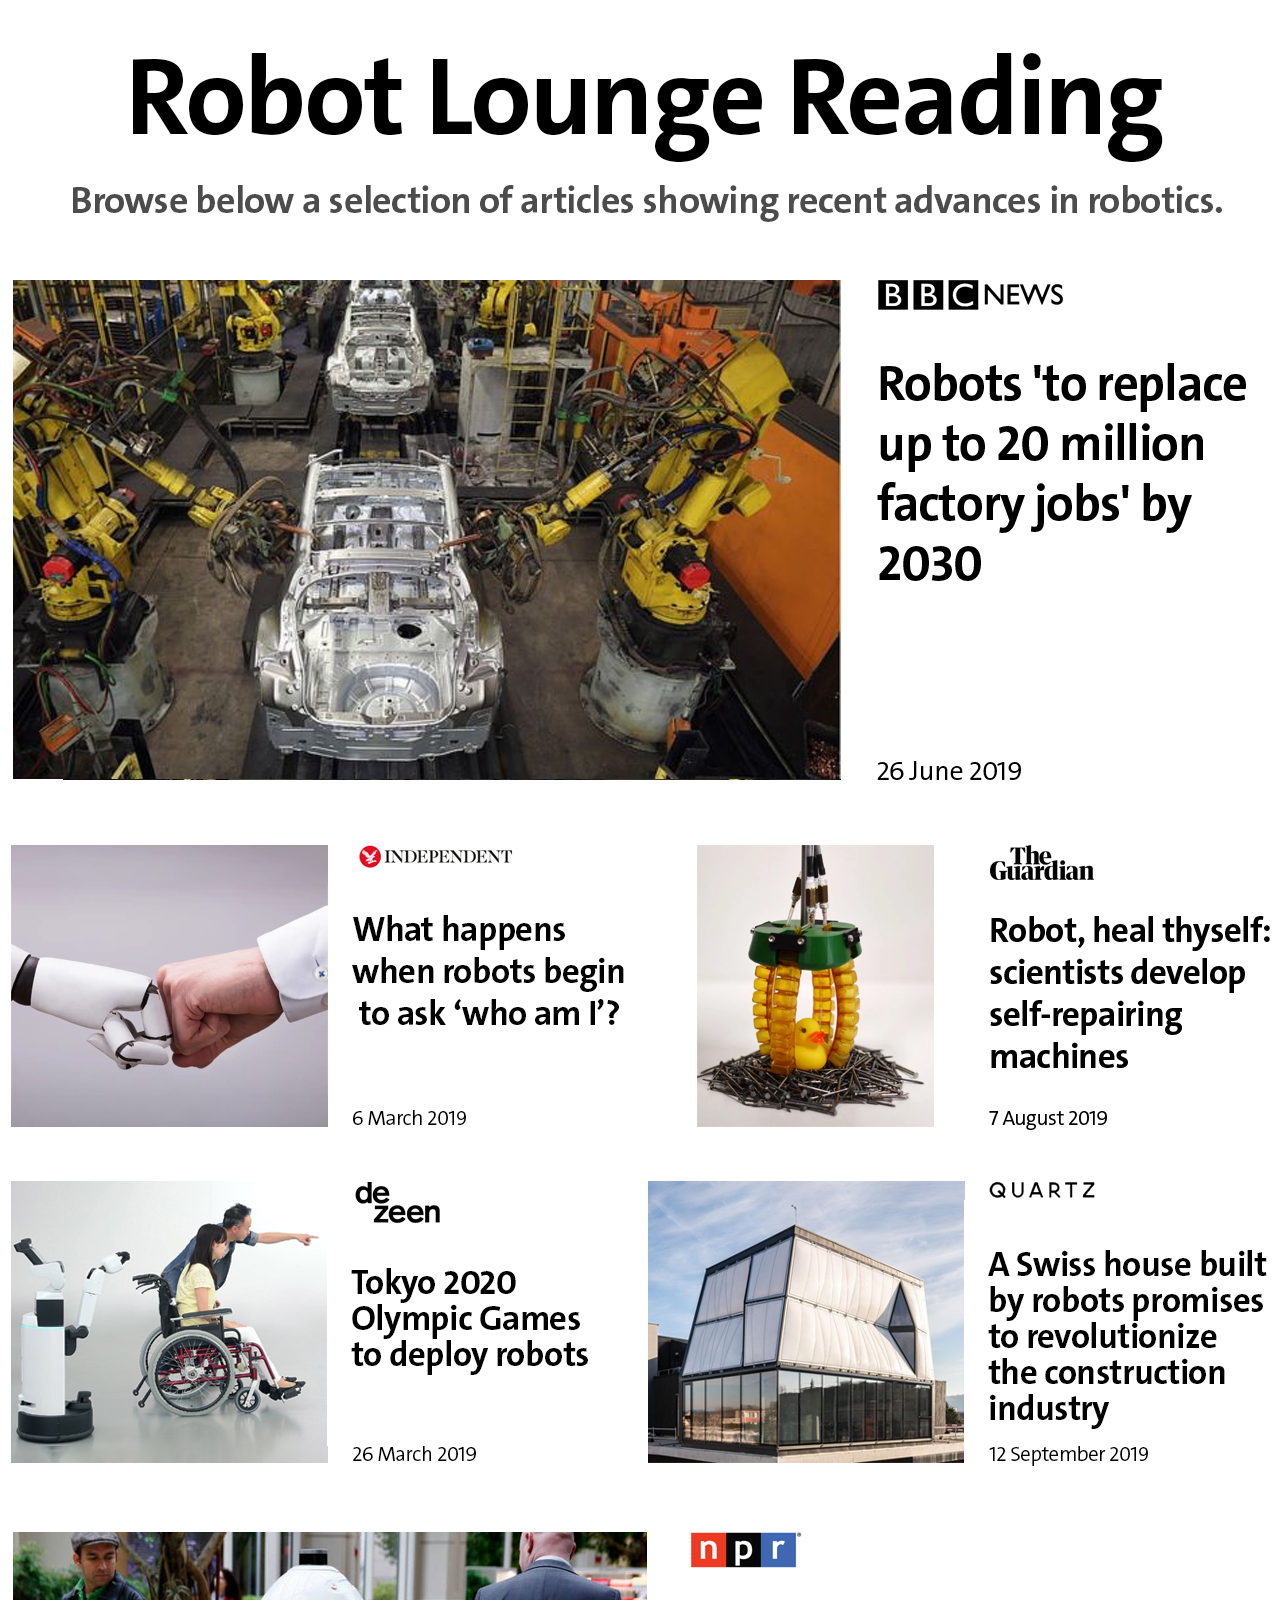
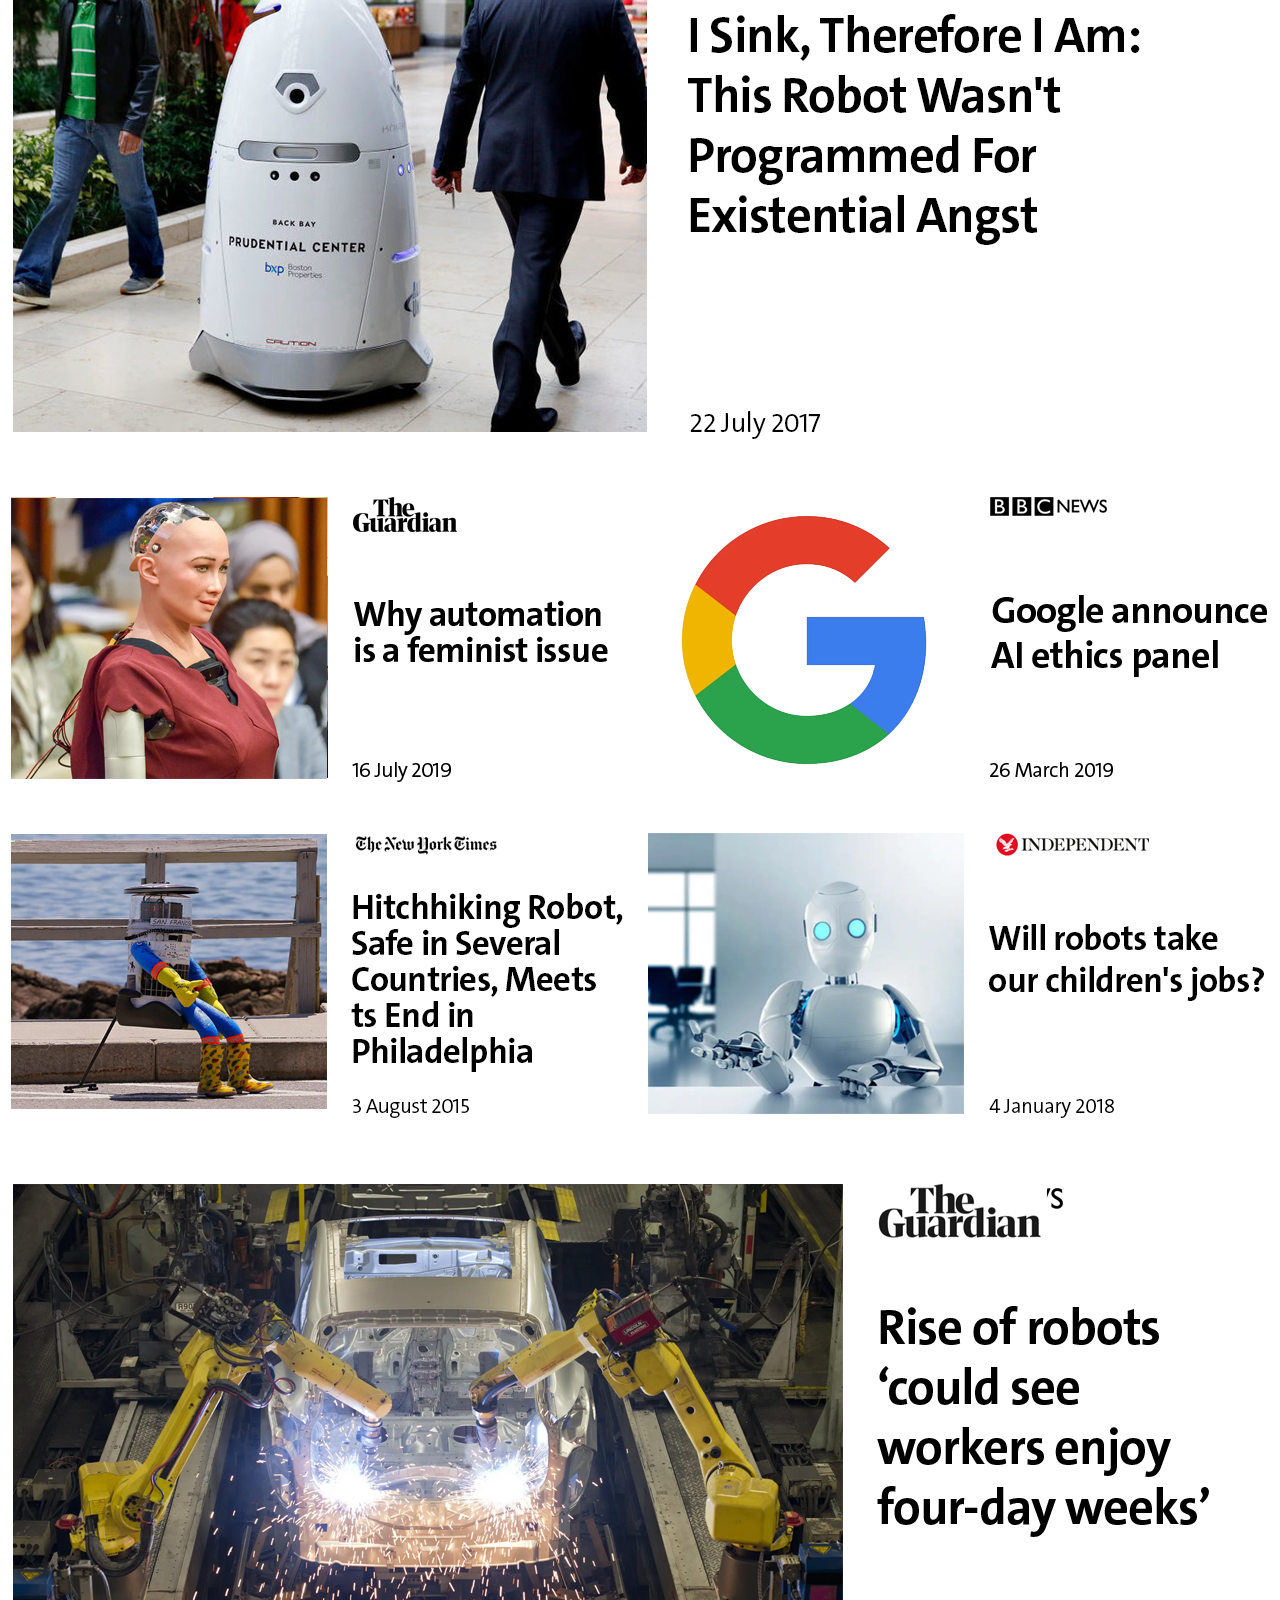
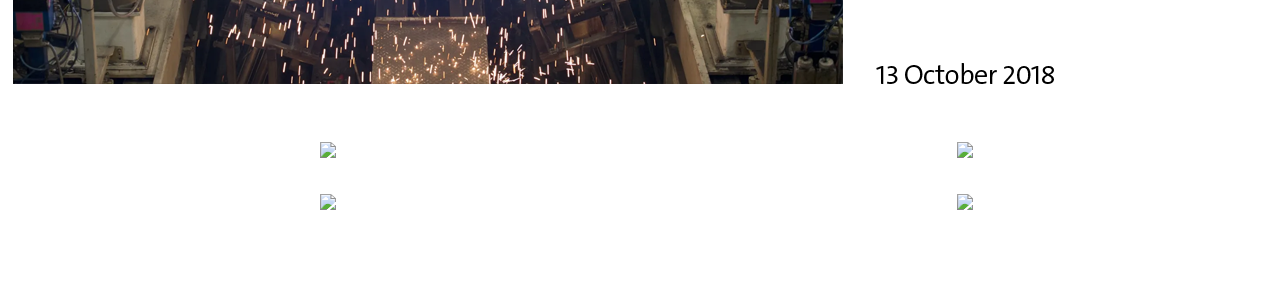
==== commit e62d3d4c: "updated links" ====
--- a/index.html
+++ b/index.html
@@ -23,43 +23,43 @@
         <th colspan = 2><a href="../article1.html"><img src="/assets/images/large1.png"></a></th>
     </tr>
     <tr> 
-        <th colspan = 1><img align="center" src="/assets/images/small5.png"></th>
-		<th colspan = 1><img align="center" src="/assets/images/small2.png"></th>
+        <th colspan = 1><a href="../article2.html"><img src="/assets/images/small5.png"></a></th>
+		<th colspan = 1><a href="../article3.html"><img src="/assets/images/small2.png"></a></th>
     </tr>
 	 <tr>
         <th colspan = 2><img src="/assets/images/spacer.jpg"></a></th>
     </tr>
     <tr>
-        <th colspan = 1><img align="center" src="/assets/images/small6.png"></th>
-        <th colspan = 1><img align="center" src="/assets/images/small7.png"></th>
+        <th colspan = 1><a href="../article4.html"><img src="/assets/images/small6.png"></a></th>
+        <th colspan = 1><a href="../article5.html"><img src="/assets/images/small7.png"></a></th>
     </tr>
 	   <tr>
-        <th colspan = 2><img align="center" src="/assets/images/large2.png"></th>
+        <th colspan = 2><a href="../article6.html"><img src="/assets/images/large2.png"></a></th>
     </tr>
     <tr> 
-        <th colspan = 1><img align="center" src="/assets/images/small4.png"></th>
-		<th colspan = 1><img align="center" src="/assets/images/small1.png"></th>
+        <th colspan = 1><a href="../article7.html"><img src="/assets/images/small4.png"></a></th>
+		<th colspan = 1><a href="../article8.html"><img src="/assets/images/small1.png"></a></th>
     </tr>
 		 <tr>
         <th colspan = 2><img src="/assets/images/spacer.jpg"></a></th>
     </tr>
     <tr>
-        <th colspan = 1><img align="center" src="/assets/images/small8.png"></th>
-        <th colspan = 1><img align="center" src="/assets/images/small9.png"></th>
+        <th colspan = 1><a href="../article9.html"><img src="/assets/images/small8.png"></a></th>
+        <th colspan = 1><a href="../article10.html"><img src="/assets/images/small9.png"></a></th>
     </tr>
 		   <tr>
-        <th colspan = 2><img align="center" src="/assets/images/large3.png"></th>
+        <th colspan = 2><a href="../article11.html"><img src="/assets/images/large3.png"></a></th>
     </tr>
     <tr> 
-        <th colspan = 1><img align="center" src="/assets/images/small10.png"></th>
-		<th colspan = 1><img align="center" src="/assets/images/small11.png"></th>
+        <th colspan = 1><a href="../article12.html"><img src="/assets/images/small10.png"></a></th>
+		<th colspan = 1><a href="../article13.html"><img src="/assets/images/small11.png"></a></th>
     </tr>
 		 <tr>
         <th colspan = 2><img src="/assets/images/spacer.jpg"></a></th>
     </tr>
     <tr>
-        <th colspan = 1><img align="center" src="/assets/images/small3.png"></th>
-        <th colspan = 1><img align="center" src="/assets/images/small12.png"></th>
+        <th colspan = 1><a href="../article14.html"><img src="/assets/images/small13.png"></a></th>
+        <th colspan = 1><a href="../article15.html"><img src="/assets/images/small12.png"></a></th>
     </tr>
 			 <tr>
         <th colspan = 2><img src="/assets/images/spacer.jpg"></a></th>
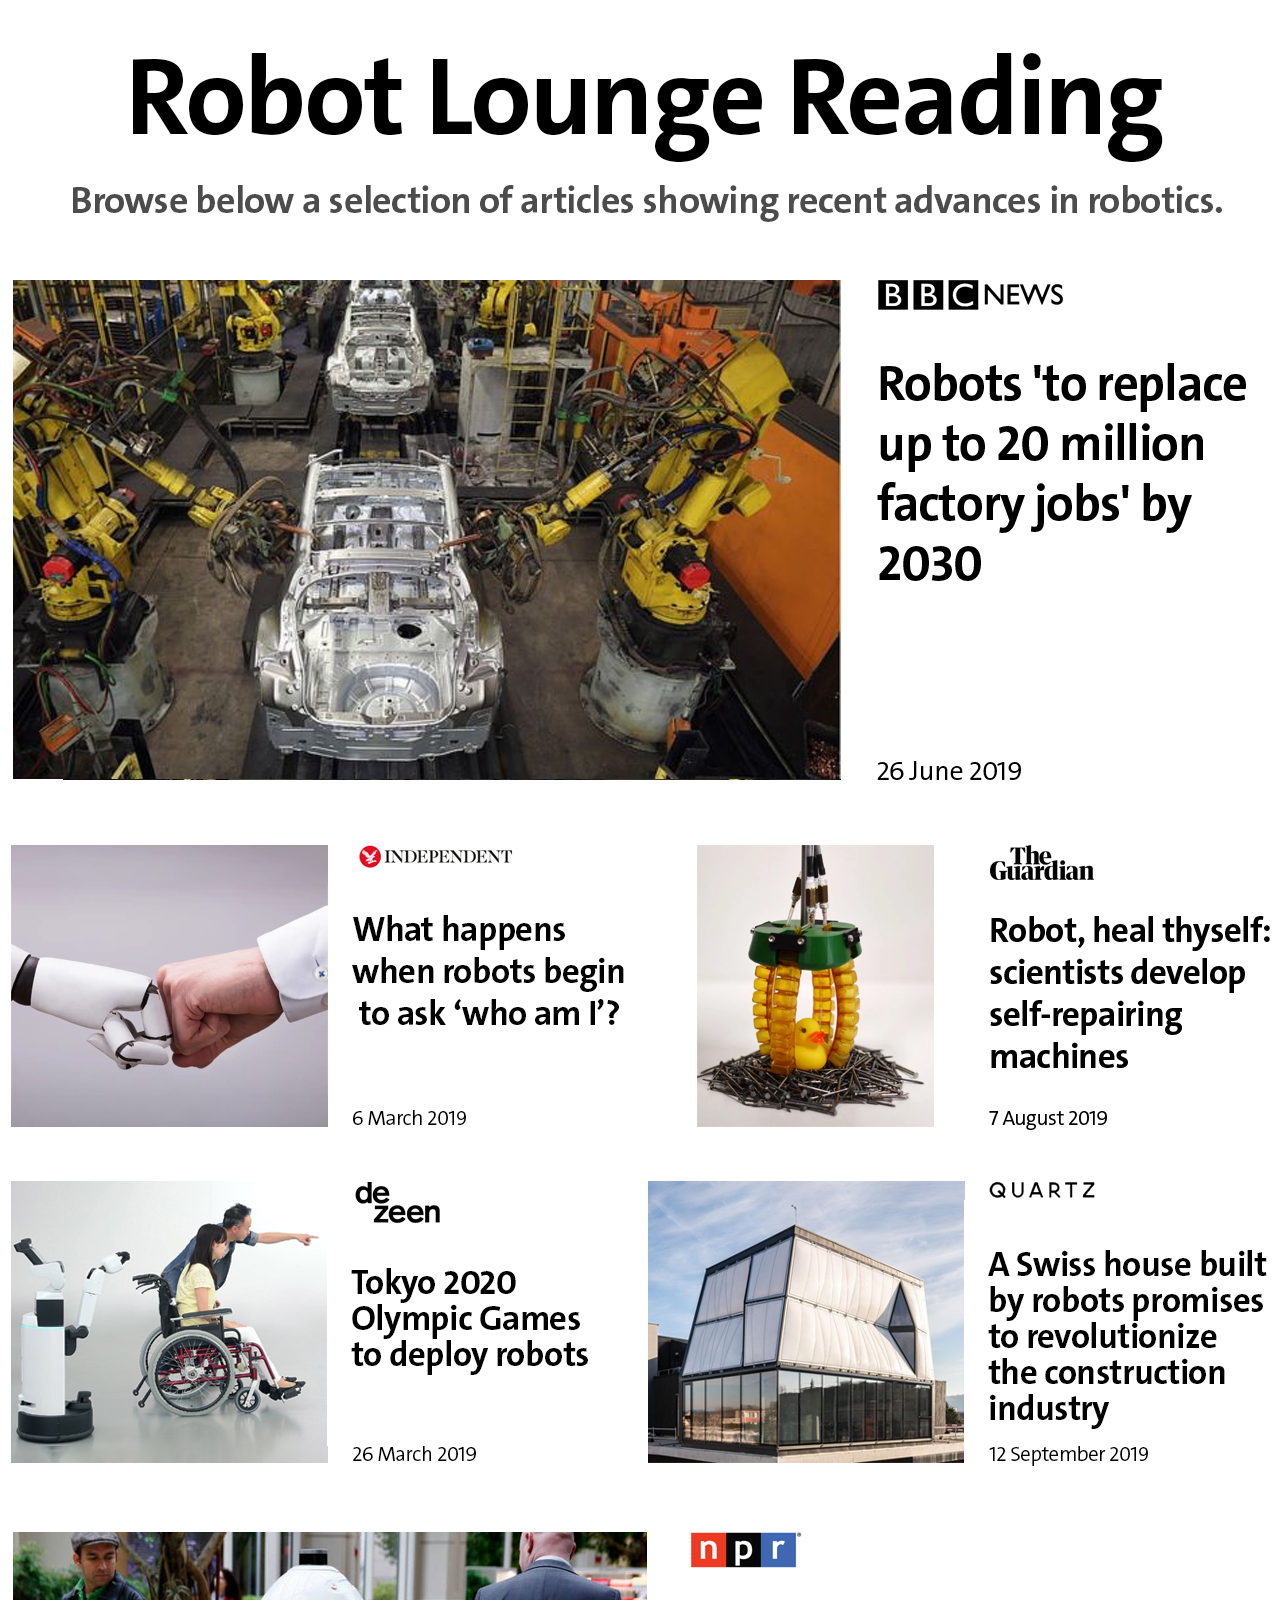
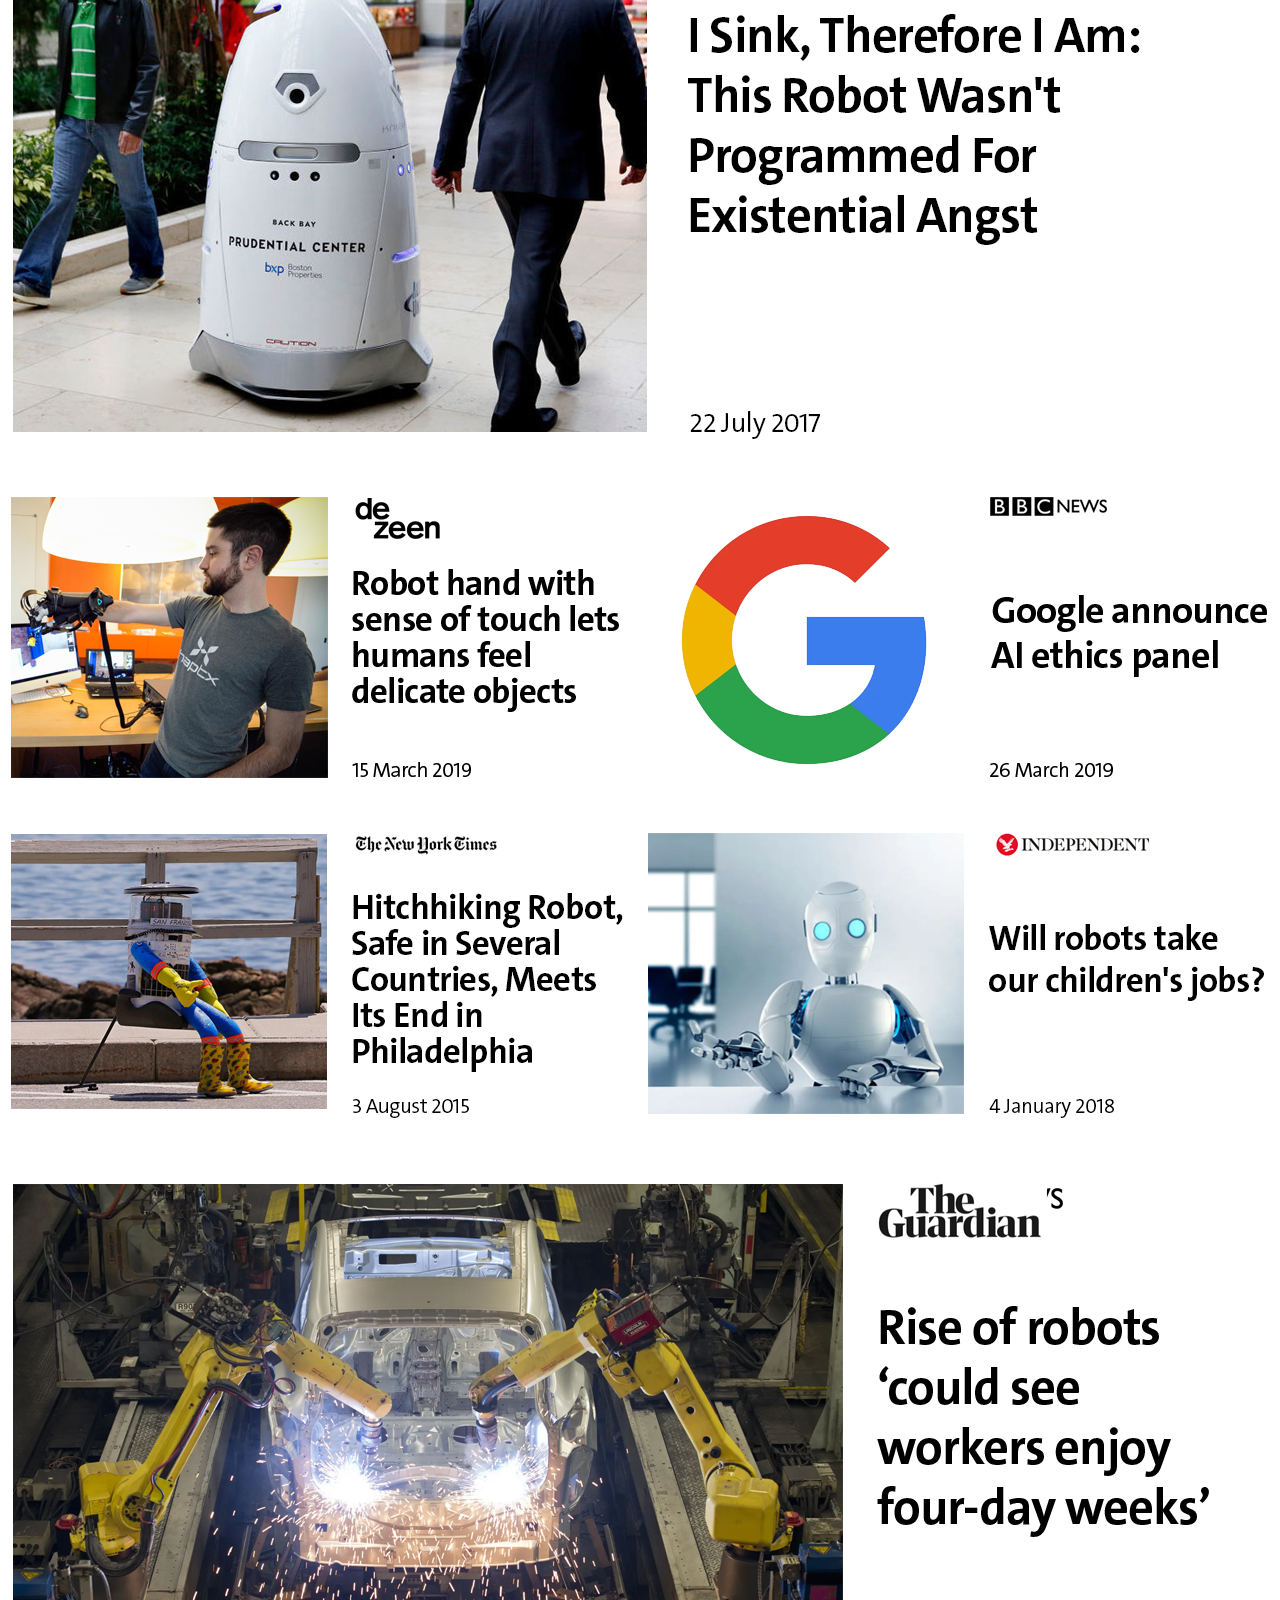
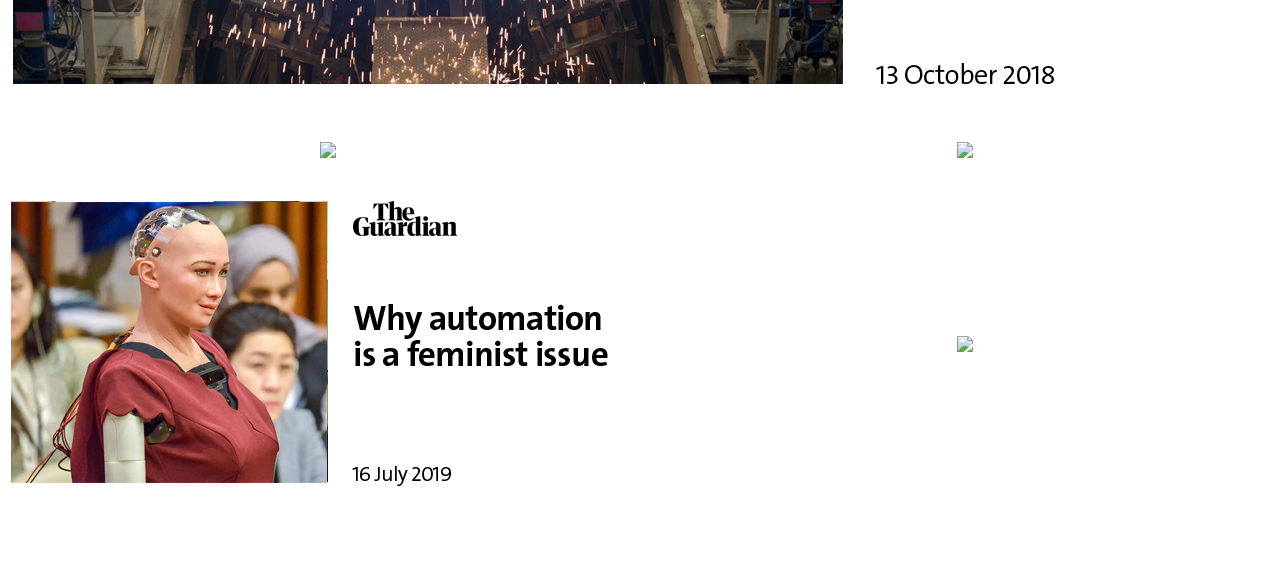
==== commit 7fb5152f: "updates" ====
--- a/index.html
+++ b/index.html
@@ -37,7 +37,7 @@
         <th colspan = 2><a href="../article6.html"><img src="/assets/images/large2.png"></a></th>
     </tr>
     <tr> 
-        <th colspan = 1><a href="../article7.html"><img src="/assets/images/small4.png"></a></th>
+        <th colspan = 1><a href="../article7.html"><img src="/assets/images/small3.png"></a></th>
 		<th colspan = 1><a href="../article8.html"><img src="/assets/images/small1.png"></a></th>
     </tr>
 		 <tr>
@@ -58,7 +58,7 @@
         <th colspan = 2><img src="/assets/images/spacer.jpg"></a></th>
     </tr>
     <tr>
-        <th colspan = 1><a href="../article14.html"><img src="/assets/images/small13.png"></a></th>
+        <th colspan = 1><a href="../article14.html"><img src="/assets/images/small4.png"></a></th>
         <th colspan = 1><a href="../article15.html"><img src="/assets/images/small12.png"></a></th>
     </tr>
 			 <tr>
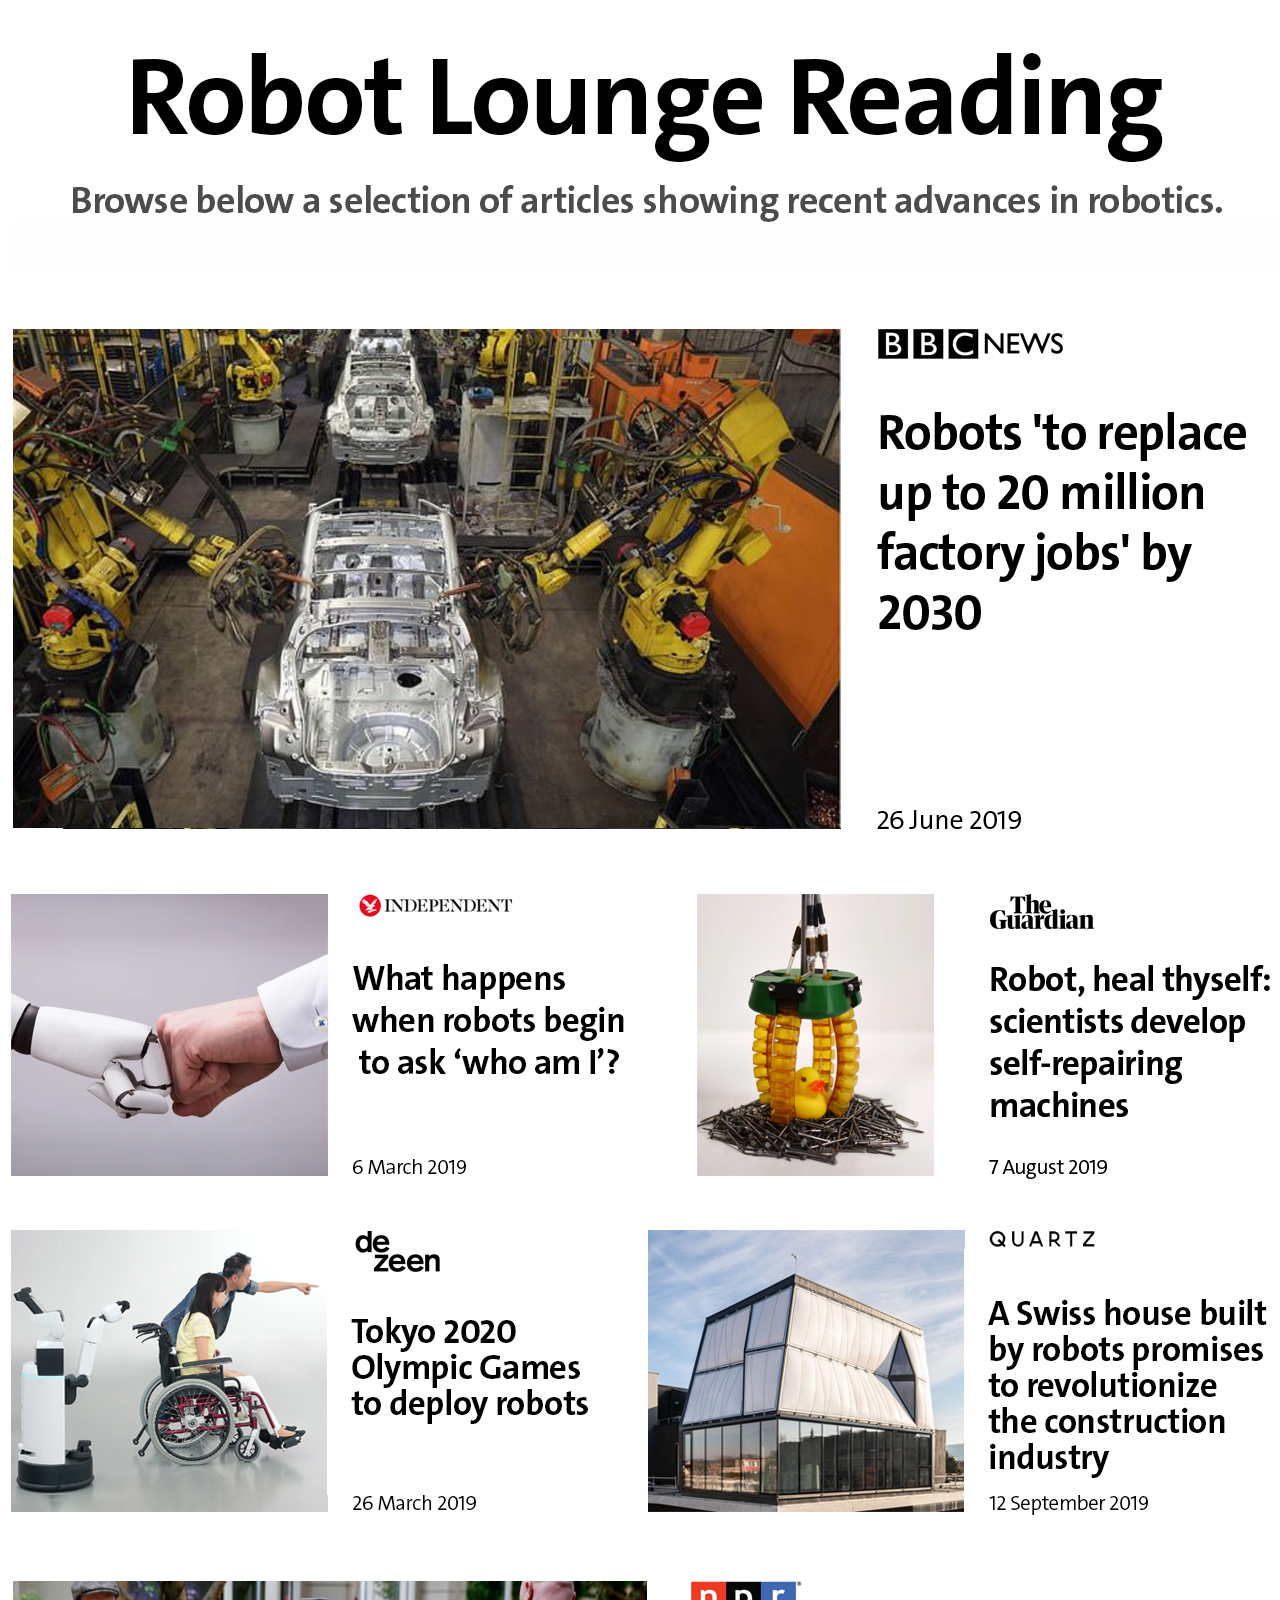
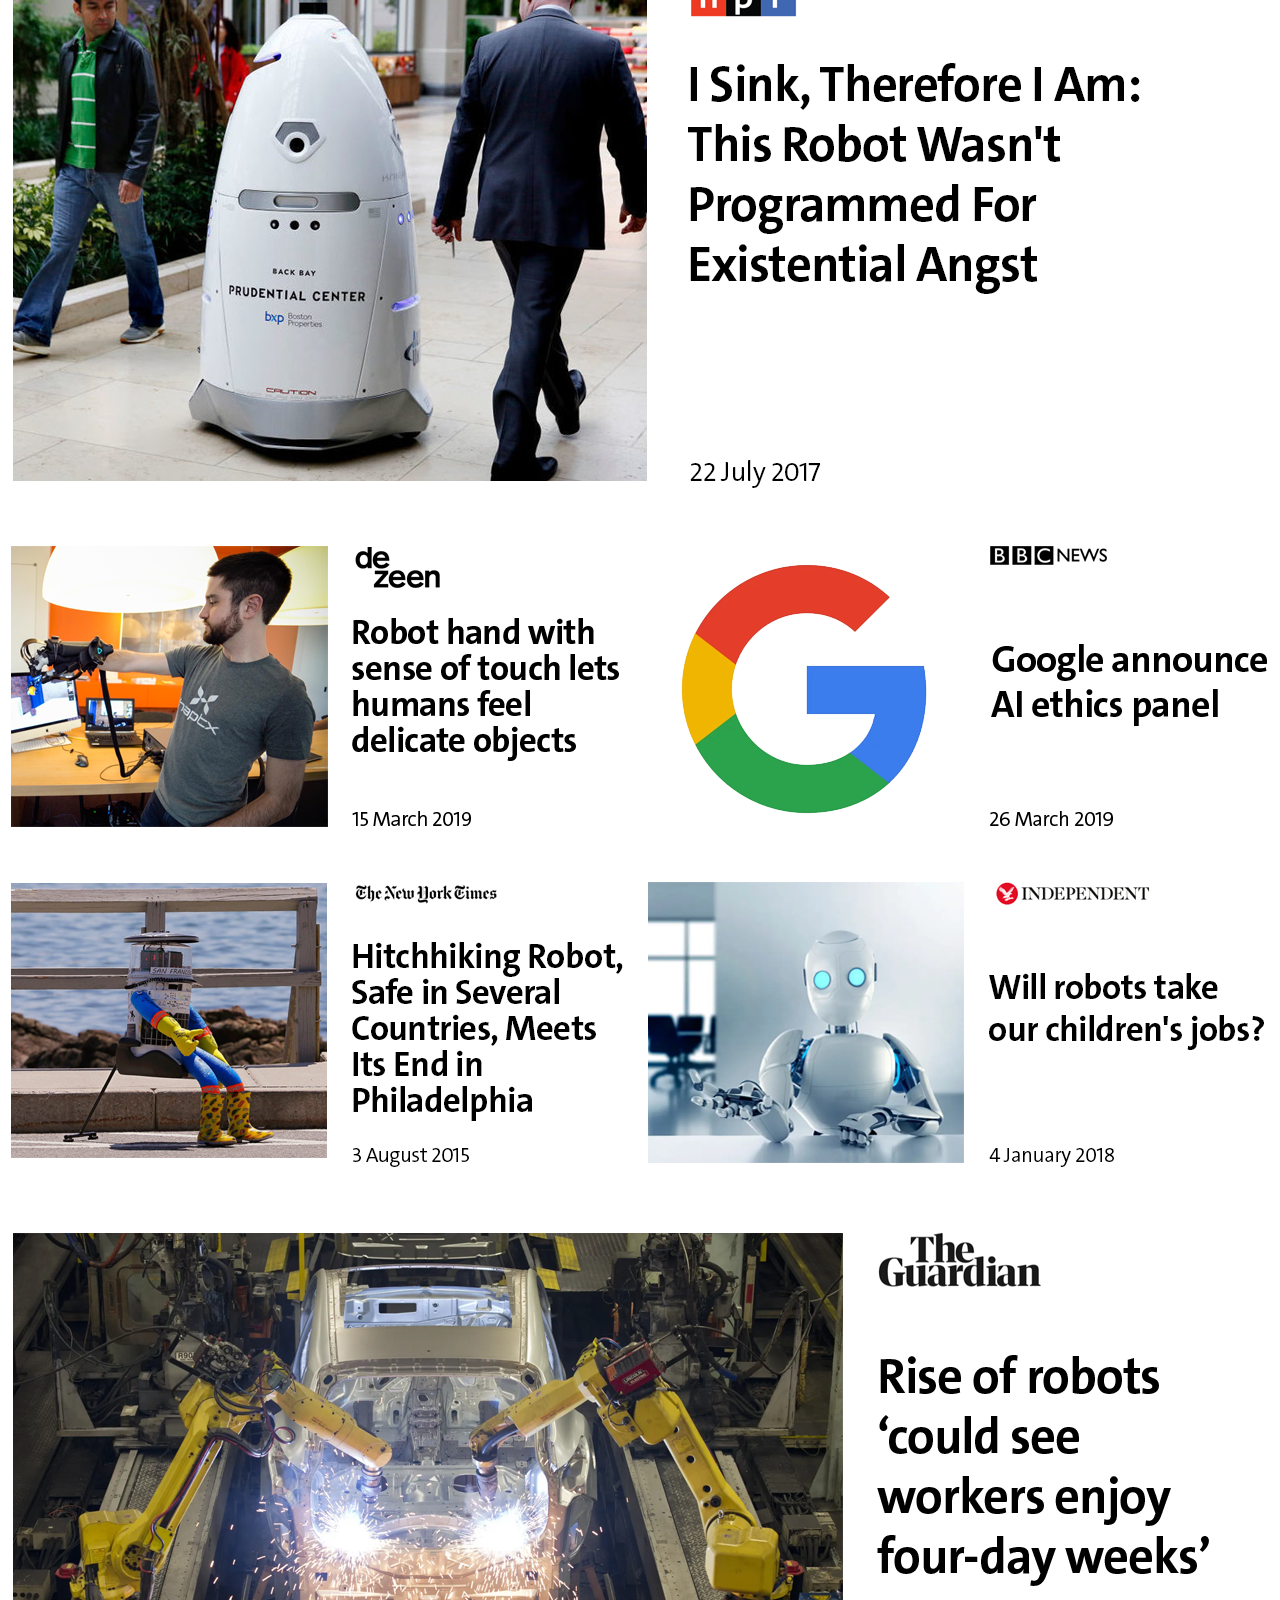
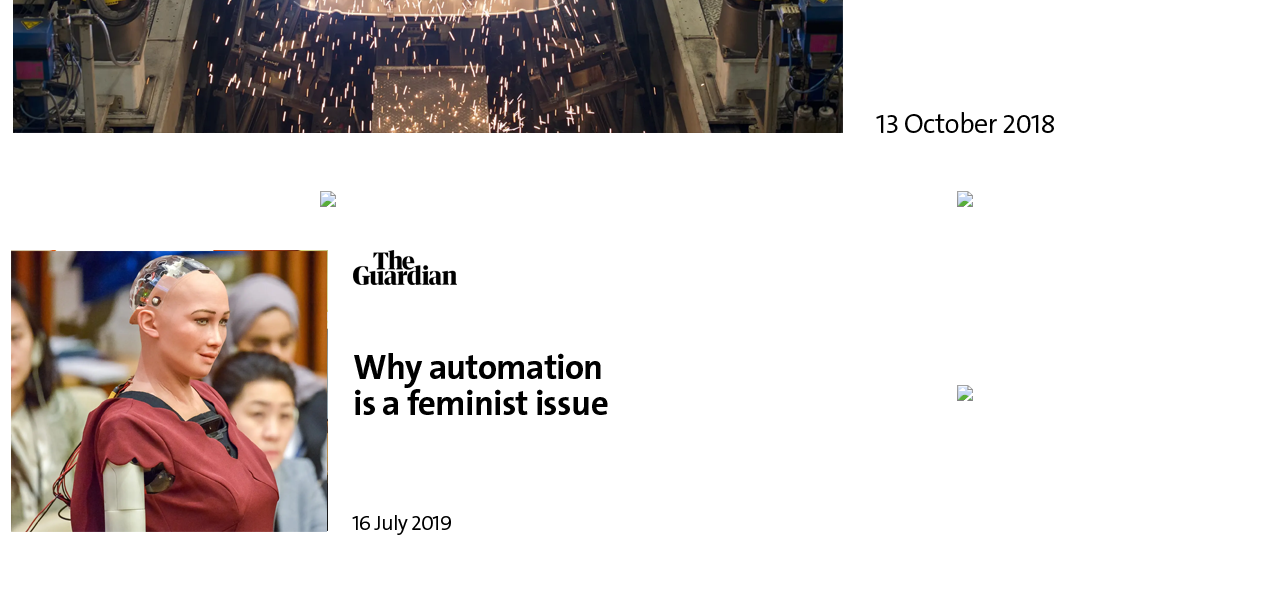
==== commit a27bcf8c: "updates" ====
--- a/index.html
+++ b/index.html
@@ -17,7 +17,7 @@
 <div class="main" style="text-align:center;">
  <table  class="center" style="width:100%">
     <tr>
-        <th colspan = 2><img src="/assets/images/header2.png"></a></th>
+        <th colspan = 2><img src="/assets/images/header.png"></a></th>
     </tr>   
    <tr>
         <th colspan = 2><a href="../article1.html"><img src="/assets/images/large1.png"></a></th>
